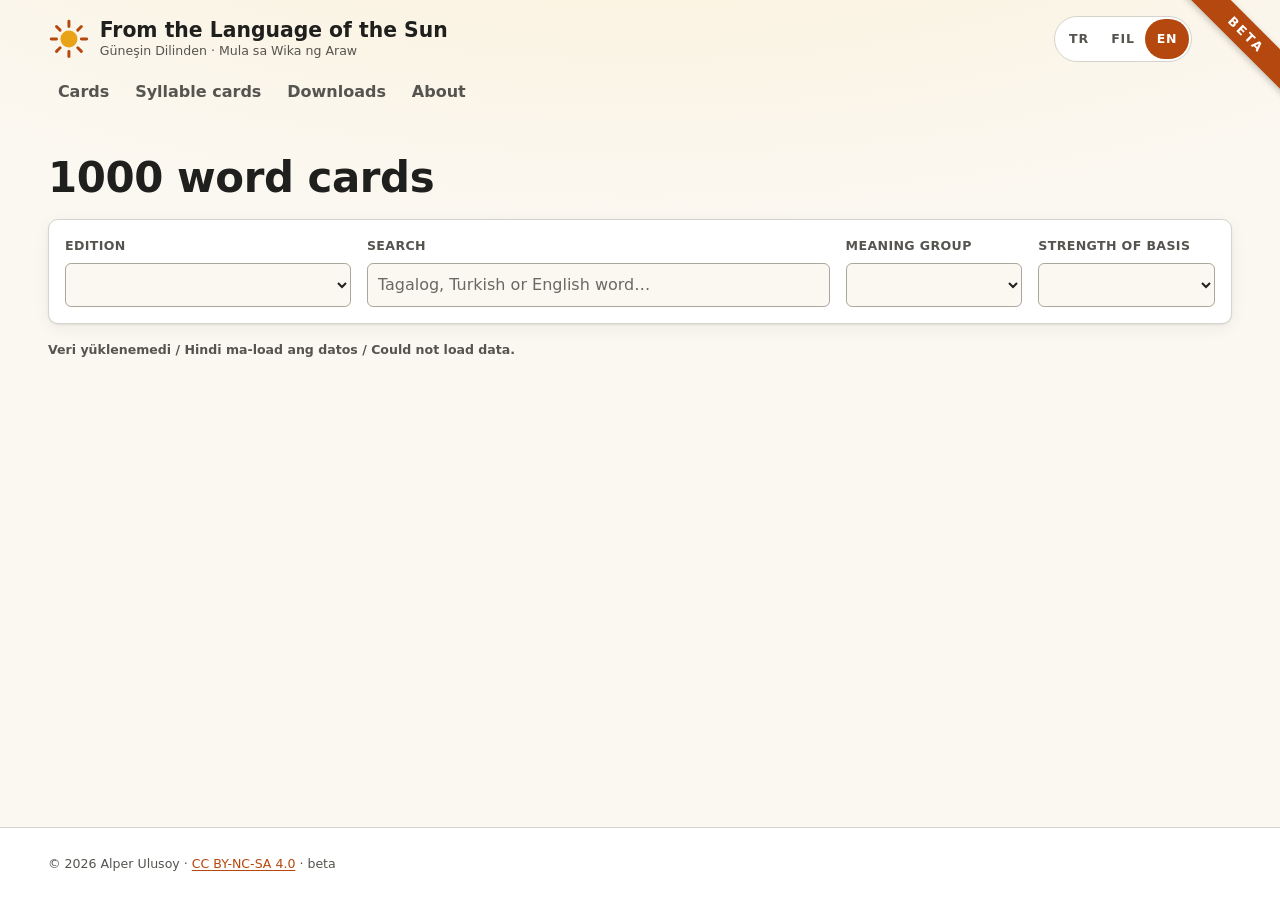
==== index.html @ 9912a9b2 "Beta site: sayfalar, README, lisans" ====
<!doctype html>
<html lang="tr">
<head>
<meta charset="utf-8">
<meta name="viewport" content="width=device-width, initial-scale=1">
<title>Güneşin Dilinden · Mula sa Wika ng Araw · From the Language of the Sun (beta)</title>
<meta name="description" content="Ücretsiz 1000 kelimelik resimli kart projesi: Türkçe ↔ Filipince (Tagalog) ↔ English. Güneş Dil Teorisi okumaları ezber köprüsü olarak kullanılır.">
<meta name="theme-color" content="#B5480E">
<link rel="icon" href="data:image/svg+xml,%3Csvg xmlns='http://www.w3.org/2000/svg' viewBox='0 0 64 64'%3E%3Ccircle cx='32' cy='32' r='14' fill='%23E8A317'/%3E%3Cg stroke='%23B5480E' stroke-width='5' stroke-linecap='round'%3E%3Cpath d='M32 4v8M32 52v8M4 32h8M52 32h8M12 12l6 6M46 46l6 6M12 52l6-6M46 18l6-6'/%3E%3C/g%3E%3C/svg%3E">
<link rel="stylesheet" href="style.css">
</head>
<body>
<a class="skip" href="#main" data-i18n="skip">İçeriğe geç</a>
<div class="ribbon" aria-hidden="true"><span>BETA</span></div>

<header class="site-header">
  <div class="wrap header-row">
    <a class="brand" href="#/kartlar" aria-label="Güneşin Dilinden">
      <svg class="sun" viewBox="0 0 64 64" aria-hidden="true" focusable="false">
        <circle cx="32" cy="32" r="13" fill="#E8A317"/>
        <g stroke="#B5480E" stroke-width="4.5" stroke-linecap="round">
          <path d="M32 5v8M32 51v8M5 32h8M51 32h8M13 13l5.5 5.5M45.5 45.5 51 51M13 51l5.5-5.5M45.5 18.5 51 13"/>
        </g>
      </svg>
      <span class="brand-text">
        <span class="brand-title" id="brand-title">Güneşin Dilinden</span>
        <span class="brand-sub" id="brand-sub">Mula sa Wika ng Araw · From the Language of the Sun</span>
      </span>
    </a>
    <div class="lang" role="group" aria-label="Dil / Wika / Language" id="lang-switch">
      <button type="button" data-lang="tr" lang="tr">TR</button>
      <button type="button" data-lang="fil" lang="fil">FIL</button>
      <button type="button" data-lang="en" lang="en">EN</button>
    </div>
  </div>
  <nav class="wrap nav" aria-label="main">
    <a href="#/kartlar" data-route="kartlar" data-i18n="nav_cards">Kartlar</a>
    <a href="#/hece" data-route="hece" data-i18n="nav_hece">Hece kartları</a>
    <a href="#/indir" data-route="indir" data-i18n="nav_dl">İndir</a>
    <a href="#/hakkinda" data-route="hakkinda" data-i18n="nav_about">Hakkında</a>
  </nav>
</header>

<main id="main" class="wrap" tabindex="-1">
  <!-- KARTLAR -->
  <section id="page-kartlar" class="page" aria-labelledby="h-cards">
    <h1 id="h-cards" data-i18n="cards_h">1000 kelime kartı</h1>
    <p class="lead" id="edition-lead"></p>
    <form class="filters" id="filters" role="search" onsubmit="return false">
      <div class="field field-ed">
        <label for="f-ed" data-i18n="f_ed">Baskı</label>
        <select id="f-ed"></select>
      </div>
      <div class="field field-q">
        <label for="f-q" data-i18n="f_q">Ara</label>
        <input id="f-q" type="search" autocomplete="off" spellcheck="false">
      </div>
      <div class="field">
        <label for="f-g" data-i18n="f_g">Anlam grubu</label>
        <select id="f-g"></select>
      </div>
      <div class="field">
        <label for="f-s" data-i18n="f_s">Dayanak gücü</label>
        <select id="f-s"></select>
      </div>
    </form>
    <p class="count" id="count" role="status" aria-live="polite"></p>
    <ul class="grid" id="grid"></ul>
    <div class="more-wrap"><button type="button" class="btn" id="more" hidden data-i18n="more">Daha fazla göster</button></div>
  </section>

  <!-- HECE -->
  <section id="page-hece" class="page" aria-labelledby="h-hece" hidden>
    <h1 id="h-hece" data-i18n="hece_h">Hece kartları</h1>
    <p class="lead" data-i18n="hece_lead"></p>
    <div class="filters filters-one">
      <div class="field">
        <label for="hece-ed" data-i18n="f_ed">Baskı</label>
        <select id="hece-ed"></select>
      </div>
    </div>
    <ul class="hece-grid" id="hece-grid"></ul>
  </section>

  <!-- İNDİR -->
  <section id="page-indir" class="page" aria-labelledby="h-dl" hidden>
    <h1 id="h-dl" data-i18n="dl_h">İndir</h1>
    <p class="lead" data-i18n="dl_lead"></p>
    <ul class="dl-list" id="dl-list"></ul>
    <h2 data-i18n="dl_data_h">Açık veri</h2>
    <p data-i18n-html="dl_data"></p>
  </section>

  <!-- HAKKINDA -->
  <section id="page-hakkinda" class="page prose" aria-labelledby="h-about" hidden>
    <div id="about"></div>
  </section>
</main>

<footer class="site-footer">
  <div class="wrap">
    <p data-i18n-html="footer"></p>
  </div>
</footer>

<dialog id="modal" aria-labelledby="m-title">
  <div class="modal-inner">
    <div class="modal-bar">
      <button type="button" class="icon-btn" id="m-prev" data-i18n-aria="prev">&#8592;</button>
      <span class="modal-no" id="m-no"></span>
      <button type="button" class="icon-btn" id="m-next" data-i18n-aria="next">&#8594;</button>
      <button type="button" class="icon-btn close" id="m-close" data-i18n-aria="close">&#10005;</button>
    </div>
    <div id="m-body"></div>
  </div>
</dialog>

<noscript><p class="wrap note">Bu site JavaScript gerektirir. · Kailangan ng JavaScript. · This site needs JavaScript.</p></noscript>
<script src="app.js" defer></script>
</body>
</html>
---- style.css ----
/* Güneşin Dilinden — beta site
   Altın oran ölçeği (φ = 1.618): boşluk ve yazı boyları φ'nin kuvvetleri.
   Renkler kitaptaki kart paletinden (pictograph/layout_w3.json). Önce mobil. */

:root {
  --phi: 1.618;
  /* boşluk: 1rem × φ^n */
  --s-2: 0.382rem;
  --s-1: 0.618rem;
  --s0: 1rem;
  --s1: 1.618rem;
  --s2: 2.618rem;
  --s3: 4.236rem;
  /* yazı */
  --t-1: 0.786rem;   /* √φ⁻¹ */
  --t0: 1rem;
  --t1: 1.272rem;    /* √φ */
  --t2: 1.618rem;
  --t3: 2.058rem;    /* φ^1.5 */
  --t4: 2.618rem;

  /* kart paleti */
  --ink: #1F1F1D;
  --ink-2: #55544F;
  --ink-3: #6A6862;      /* layout #73716B, kontrast için bir ton koyu */
  --line: #D5D3CB;
  --box: #F4F3EF;
  --box-line: #DEDCD4;
  --paper: #FBF8F1;
  --white: #FFFFFF;
  /* güneş */
  --sun: #B5480E;        /* G3 sıcaklık */
  --sun-deep: #8A5200;   /* G1 güneş */
  --gold: #E8A317;       /* yalnız süs, metin için değil */
  --gold-soft: #FBEFD5;
  --focus: #1B6EC2;      /* G7 */
  --radius: 0.618rem;
  --shadow: 0 1px 2px rgb(31 31 29 / 8%), 0 4px 16px rgb(31 31 29 / 6%);
  --font: system-ui, -apple-system, "Segoe UI", Roboto, "Noto Sans", Helvetica, Arial, sans-serif;
  color-scheme: light;
}

*, *::before, *::after { box-sizing: border-box; }
html { -webkit-text-size-adjust: 100%; }
body {
  margin: 0;
  font-family: var(--font);
  font-size: var(--t0);
  line-height: 1.618;
  color: var(--ink);
  background: var(--paper);
  background-image: radial-gradient(ellipse 120% 40rem at 50% -14rem, var(--gold-soft), transparent 70%);
  background-repeat: no-repeat;
  min-height: 100vh;
  display: flex;
  flex-direction: column;
}
main { flex: 1; outline: none; }
main:focus, main:focus-visible { outline: none; }
img, svg { max-width: 100%; }
h1, h2, h3 { line-height: 1.236; margin: 0 0 var(--s-1); }
h1 { font-size: var(--t3); letter-spacing: -0.01em; }
h2 { font-size: var(--t2); margin-top: var(--s2); }
h3 { font-size: var(--t1); margin-top: var(--s1); }
p { margin: 0 0 var(--s0); }
a { color: var(--sun); text-underline-offset: 0.18em; }
a:hover { color: var(--sun-deep); }

:focus-visible {
  outline: 3px solid var(--focus);
  outline-offset: 2px;
  border-radius: 4px;
}

.wrap { width: 100%; max-width: 76rem; margin: 0 auto; padding: 0 var(--s0); }

.skip {
  position: absolute; left: var(--s0); top: -4rem; z-index: 100;
  background: var(--ink); color: var(--white); padding: var(--s-1) var(--s0); border-radius: var(--radius);
}
.skip:focus { top: var(--s0); color: var(--white); }

/* ---------- BETA şeridi ---------- */
.ribbon {
  position: fixed; top: 0; right: 0; z-index: 50; width: 6.854rem; height: 6.854rem;
  overflow: hidden; pointer-events: none;
}
.ribbon span {
  position: absolute; top: 1.3rem; right: -2.35rem; width: 9rem; transform: rotate(45deg);
  background: var(--sun); color: var(--white); text-align: center;
  font-weight: 800; font-size: var(--t-1); letter-spacing: 0.2em; padding: 0.236rem 0;
  box-shadow: 0 2px 6px rgb(0 0 0 / 22%);
}

/* ---------- başlık ---------- */
.site-header { padding-top: var(--s0); }
.header-row { display: flex; align-items: center; gap: var(--s0); flex-wrap: wrap; padding-right: 3.5rem; }
.brand { display: flex; align-items: center; gap: var(--s-1); text-decoration: none; color: var(--ink); min-width: 0; flex: 1 1 14rem; }
.brand:hover { color: var(--ink); }
.sun { width: 2.618rem; height: 2.618rem; flex: none; }
.brand-text { display: flex; flex-direction: column; min-width: 0; }
.brand-title { font-weight: 800; font-size: var(--t1); line-height: 1.2; }
.brand-sub { font-size: var(--t-1); color: var(--ink-2); line-height: 1.35; }

.lang { display: inline-flex; border: 1px solid var(--line); border-radius: 999px; background: var(--white); padding: 2px; }
.lang button {
  font: inherit; font-size: var(--t-1); font-weight: 700; letter-spacing: 0.06em;
  border: 0; background: transparent; color: var(--ink-2); cursor: pointer;
  min-width: 2.75rem; min-height: 2.5rem; padding: 0 var(--s-1); border-radius: 999px;
}
.lang button[aria-pressed="true"] { background: var(--sun); color: var(--white); }

.nav { display: flex; gap: var(--s-2); overflow-x: auto; padding-top: var(--s-1); padding-bottom: var(--s-1); scrollbar-width: none; }
.nav::-webkit-scrollbar { display: none; }
.nav a {
  flex: none; text-decoration: none; color: var(--ink-2); font-weight: 600;
  padding: var(--s-2) var(--s-1); border-radius: var(--radius); min-height: 2.75rem; display: inline-flex; align-items: center;
  border-bottom: 3px solid transparent;
}
.nav a:hover { color: var(--ink); background: rgb(232 163 23 / 12%); }
.nav a[aria-current="page"] { color: var(--ink); border-bottom-color: var(--gold); border-radius: var(--radius) var(--radius) 0 0; }

/* ---------- sayfalar ---------- */
.page { padding: var(--s1) 0 var(--s2); }
.lead { color: var(--ink-2); font-size: var(--t1); max-width: 42rem; line-height: 1.5; }
.note {
  border-left: 4px solid var(--gold); background: var(--white); padding: var(--s-1) var(--s0);
  border-radius: 0 var(--radius) var(--radius) 0; color: var(--ink-2); max-width: 46rem; margin: 0 0 var(--s0);
}

/* ---------- filtreler ---------- */
.filters {
  display: grid; grid-template-columns: 1fr 1fr; gap: var(--s-1) var(--s0); align-items: end;
  background: var(--white); border: 1px solid var(--line); border-radius: var(--radius);
  padding: var(--s0); box-shadow: var(--shadow);
}
.field { display: flex; flex-direction: column; gap: var(--s-2); min-width: 0; }
.field-ed, .field-q { grid-column: 1 / -1; }
.field label { font-size: var(--t-1); font-weight: 700; color: var(--ink-2); letter-spacing: 0.03em; text-transform: uppercase; }
.field select, .field input {
  font: inherit; color: var(--ink); background: var(--paper);
  border: 1px solid #A9A69C; border-radius: calc(var(--radius) * 0.618);
  min-height: 2.75rem; padding: 0 var(--s-1); width: 100%;
}
.field input::placeholder { color: var(--ink-3); }
.count { color: var(--ink-2); margin: var(--s0) 0 var(--s-1); font-size: var(--t-1); font-weight: 600; }

/* ---------- kart ızgarası ---------- */
.grid {
  list-style: none; margin: 0; padding: 0;
  display: grid; grid-template-columns: 1fr; gap: var(--s0);
}
.tile {
  display: block; width: 100%; padding: 0; border: 0; background: none; cursor: pointer;
  text-align: left; font: inherit; color: inherit; border-radius: 12px;
}
.tile .img {
  display: block; width: 100%; height: auto; aspect-ratio: 342 / 212; background: var(--white);
  border-radius: 9px; box-shadow: var(--shadow); transition: transform .15s ease, box-shadow .15s ease;
}
.tile .img.hcard { display: flex; }
.hcard > span { display: block; }
.hcard .bx { display: flex; }
.tile img.img { object-fit: contain; }
.tile:hover .img { transform: translateY(-2px); box-shadow: 0 2px 4px rgb(31 31 29 / 10%), 0 10px 24px rgb(31 31 29 / 10%); }
.tile:focus-visible { outline-offset: 4px; }

/* SVG olmayan baskı için HTML kart (EN) */
.hcard {
  position: relative; display: flex; flex-direction: column; justify-content: space-between;
  padding: var(--s-1) var(--s0) var(--s-1) calc(var(--s0) + 6px); overflow: hidden;
  border: 1px solid var(--line);
}
.hcard::before { content: ""; position: absolute; left: 0; top: 0; bottom: 0; width: 6px; background: var(--gc, var(--ink-3)); }
.hcard .meta { font-size: var(--t-1); color: var(--ink-3); letter-spacing: 0.05em; text-transform: uppercase; }
.hcard .meta b { color: var(--gc); }
.hcard .w { font-size: var(--t3); margin-top: var(--s-2); font-weight: 700; line-height: 1.1; overflow-wrap: anywhere; }
.hcard .seg { font-size: var(--t-1); color: var(--ink-2); }
.hcard .bx { display: flex; gap: var(--s-2); flex-wrap: wrap; }
.hcard .bx span { font-size: var(--t-1); background: var(--box); border: 1px solid var(--box-line); border-radius: 3px; padding: 0 var(--s-2); }
.hcard .bx span.root { border-color: var(--gc); color: var(--gc); font-weight: 700; }
.hcard .m { font-size: var(--t1); font-weight: 600; border-top: 1px solid var(--line); padding-top: var(--s-2); }
.hcard .m small { font-weight: 400; color: var(--ink-3); font-size: var(--t-1); }

.more-wrap { text-align: center; padding-top: var(--s1); }
.btn {
  font: inherit; font-weight: 700; cursor: pointer; color: var(--white); background: var(--sun);
  border: 0; border-radius: 999px; min-height: 2.75rem; padding: 0 var(--s1);
}
.btn:hover { background: var(--sun-deep); }
.btn.ghost { background: var(--white); color: var(--sun); border: 1px solid var(--sun); }

/* ---------- modal ---------- */
dialog {
  border: 0; padding: 0; width: 100%; max-width: 100%; max-height: 100%; height: 100%; margin: 0;
  background: var(--paper); color: var(--ink);
}
dialog::backdrop { background: rgb(31 31 29 / 55%); }
.modal-inner { max-width: 47rem; margin: 0 auto; padding: var(--s-1) var(--s0) var(--s2); }
.modal-bar {
  position: sticky; top: 0; z-index: 2; display: flex; align-items: center; gap: var(--s-2);
  background: var(--paper); padding: var(--s-2) 0; border-bottom: 1px solid var(--line); margin-bottom: var(--s0);
}
.modal-no { flex: 1; text-align: center; font-size: var(--t-1); color: var(--ink-2); font-variant-numeric: tabular-nums; }
.icon-btn {
  font: inherit; font-size: var(--t1); line-height: 1; cursor: pointer;
  width: 2.75rem; height: 2.75rem; border-radius: 50%; border: 1px solid var(--line); background: var(--white); color: var(--ink);
}
.icon-btn:hover { border-color: var(--sun); color: var(--sun); }
.icon-btn:disabled { opacity: .35; cursor: default; }
.icon-btn.close { margin-left: var(--s-1); }

.d-card { display: block; width: 100%; height: auto; aspect-ratio: 342 / 212; background: var(--white); border-radius: 9px; box-shadow: var(--shadow); }
.d-head { margin: var(--s0) 0 var(--s-1); }
.d-head h2 { margin: 0; font-size: var(--t4); line-height: 1.1; overflow-wrap: anywhere; }
.d-pron { color: var(--ink-2); font-size: var(--t1); }
.d-mean { font-size: var(--t2); font-weight: 600; margin: var(--s-2) 0 0; }
.badges { display: flex; flex-wrap: wrap; gap: var(--s-2); margin: var(--s-1) 0 var(--s0); }
.badge {
  display: inline-flex; align-items: center; gap: 0.382em; font-size: var(--t-1); font-weight: 700;
  padding: 0.15rem var(--s-1); border-radius: 999px; background: var(--white); border: 1px solid var(--line); color: var(--ink-2);
}
.badge .dot { width: 0.618em; height: 0.618em; border-radius: 50%; background: var(--gc, var(--ink-3)); }
.badge.s-kaynak { border-color: #3F7013; color: #2F560E; }
.badge.s-emsal { border-color: #1B6EC2; color: #155A9F; }
.badge.s-köprü { border-color: #8A5200; color: #7A4900; }
.pips { letter-spacing: 1px; }

.sec { background: var(--white); border: 1px solid var(--line); border-radius: var(--radius); padding: var(--s0); margin-bottom: var(--s0); }
.sec h3 { margin: 0 0 var(--s-1); font-size: var(--t-1); text-transform: uppercase; letter-spacing: 0.08em; color: var(--ink-2); }
.sec p:last-child { margin-bottom: 0; }
.seg-line { font-family: ui-monospace, "SFMono-Regular", Menlo, Consolas, monospace; font-size: var(--t1); margin-bottom: var(--s-1); }
.boxes { display: flex; flex-wrap: wrap; gap: var(--s-1); margin: 0 0 var(--s-1); padding: 0; list-style: none; }
.boxes li {
  background: var(--box); border: 1px solid var(--box-line); border-radius: 4px; padding: var(--s-2) var(--s-1);
  min-width: 4.236rem; text-align: center; line-height: 1.3;
}
.boxes li.root { border: 2px solid var(--gc); background: var(--white); }
.boxes .g { display: block; font-weight: 700; font-size: var(--t1); }
.boxes li.root .g { color: var(--gc); }
.boxes .a { display: block; font-size: var(--t-1); color: var(--ink-2); }
.boxes .a i { color: var(--ink-3); }
.ez { font-style: italic; font-size: var(--t1); line-height: 1.45; }
.basis { font-size: var(--t-1); color: var(--ink-2); }
.bridge { font-size: var(--t1); font-style: italic; color: var(--sun-deep); }
.ex p { margin: 0; }
.ex .t { font-size: var(--t1); font-weight: 600; }
.ex .u { color: var(--ink-2); }
table.cj { border-collapse: collapse; width: 100%; font-size: var(--t0); }
table.cj th, table.cj td { text-align: left; padding: var(--s-2) var(--s-1); border-bottom: 1px solid var(--box-line); vertical-align: top; }
table.cj th { font-size: var(--t-1); color: var(--ink-2); font-weight: 700; text-transform: uppercase; letter-spacing: .05em; }
.muted { color: var(--ink-3); }

/* ---------- hece ---------- */
.hece-grid { list-style: none; margin: 0; padding: 0; display: grid; grid-template-columns: 1fr; gap: var(--s1); }
.hece { background: var(--white); border: 1px solid var(--line); border-radius: var(--radius); overflow: hidden; box-shadow: var(--shadow); display: flex; flex-direction: column; }
.hece img { display: block; width: 100%; aspect-ratio: 342 / 212; background: var(--white); border-bottom: 1px solid var(--line); }
.hece .body { padding: var(--s-1) var(--s0) var(--s0); border-top: 4px solid var(--gc, var(--ink-3)); }
.hece .glyph { font-family: ui-monospace, Menlo, Consolas, monospace; font-weight: 700; font-size: var(--t1); }
.hece dl { display: grid; grid-template-columns: auto 1fr; gap: 0 var(--s-1); margin: var(--s-2) 0; font-size: var(--t-1); }
.hece dt { font-weight: 700; color: var(--ink-2); }
.hece dd { margin: 0; }
.hece details { font-size: var(--t-1); color: var(--ink-2); }
.hece summary { cursor: pointer; font-weight: 700; color: var(--sun); min-height: 2.75rem; display: flex; align-items: center; }

/* ---------- indir ---------- */
.dl-list { list-style: none; margin: 0 0 var(--s1); padding: 0; display: grid; gap: var(--s0); }
.dl-item { display: flex; flex-wrap: wrap; align-items: center; gap: var(--s-1) var(--s0); background: var(--white); border: 1px solid var(--line); border-radius: var(--radius); padding: var(--s0); box-shadow: var(--shadow); }
.dl-item .info { flex: 1 1 16rem; min-width: 0; }
.dl-item .name { font-weight: 700; font-size: var(--t1); display: block; }
.dl-item .file { font-size: var(--t-1); color: var(--ink-3); overflow-wrap: anywhere; }
.draft {
  display: inline-block; font-size: var(--t-1); font-weight: 800; letter-spacing: 0.1em;
  color: #8E1B17; border: 2px solid #B3231F; border-radius: 4px; padding: 0 var(--s-2); margin-left: var(--s-2); vertical-align: middle;
}

/* ---------- hakkında ---------- */
.prose { max-width: 46rem; }
.prose li { margin-bottom: var(--s-2); }
.honest { border-left: 4px solid var(--sun); background: var(--white); padding: var(--s0); border-radius: 0 var(--radius) var(--radius) 0; }
.cite { font-size: var(--t-1); background: var(--white); border: 1px dashed var(--line); padding: var(--s0); border-radius: var(--radius); }
.strength-tbl { border-collapse: collapse; width: 100%; font-size: var(--t-1); margin-bottom: var(--s0); }
.strength-tbl th, .strength-tbl td { border-bottom: 1px solid var(--line); padding: var(--s-2) var(--s-1); text-align: left; vertical-align: top; }

/* ---------- alt bilgi ---------- */
.site-footer { border-top: 1px solid var(--line); background: var(--white); padding: var(--s1) 0; font-size: var(--t-1); color: var(--ink-2); }
.site-footer p { margin: 0; }

/* ---------- geniş ekranlar ---------- */
@media (min-width: 40rem) {
  .grid { grid-template-columns: repeat(2, 1fr); }
  .hece-grid { grid-template-columns: repeat(2, 1fr); }
  .filters { grid-template-columns: repeat(4, 1fr); }
  .field-ed { grid-column: span 2; }
  .field-q { grid-column: span 2; }
  dialog { width: min(52rem, 94vw); height: auto; max-height: 92vh; margin: auto; border-radius: 16px; box-shadow: 0 20px 60px rgb(0 0 0 / 30%); }
  .modal-inner { padding: var(--s-1) var(--s1) var(--s1); }
}
@media (min-width: 64rem) {
  h1 { font-size: var(--t4); }
  .grid { grid-template-columns: repeat(3, 1fr); gap: var(--s1); }
  .hece-grid { grid-template-columns: repeat(3, 1fr); }
  .filters { grid-template-columns: 1.618fr 2.618fr 1fr 1fr; }
  .field-ed, .field-q { grid-column: auto; }
  .d-split { display: grid; grid-template-columns: 1fr 1fr; gap: var(--s0); }
}

@media (prefers-reduced-motion: reduce) {
  * { transition: none !important; scroll-behavior: auto !important; }
}
@media print {
  .ribbon, .site-header, .filters, .more-wrap, .site-footer { display: none; }
}

/* ---------- yer tutucular (SVG paketi gelene kadar) ---------- */
.ph { display: flex; align-items: center; justify-content: center; color: var(--ink-3); font-weight: 700; font-size: var(--t1); }
.tile .ph:not(.hcard) { border: 1px solid var(--line); }
.hece .ph { aspect-ratio: 342 / 212; background: var(--box); border-bottom: 1px solid var(--line); }
.d-card.ph { background: var(--box); }
.d-imgwrap { margin: 0 0 var(--s0); }
.parts { list-style: none; margin: var(--s-1) 0 0; padding: 0; display: grid; gap: var(--s-2); }
.parts li { display: flex; align-items: center; gap: var(--s-1); flex-wrap: wrap; }
.parts .btn { display: inline-flex; align-items: center; text-decoration: none; min-width: 6.854rem; justify-content: center; }
code { font-family: ui-monospace, Menlo, Consolas, monospace; background: var(--box); padding: 0 0.236em; border-radius: 3px; }
.filters-one { grid-template-columns: 1fr !important; max-width: 26rem; margin-bottom: var(--s1); }
.filters-one .field { grid-column: auto !important; }
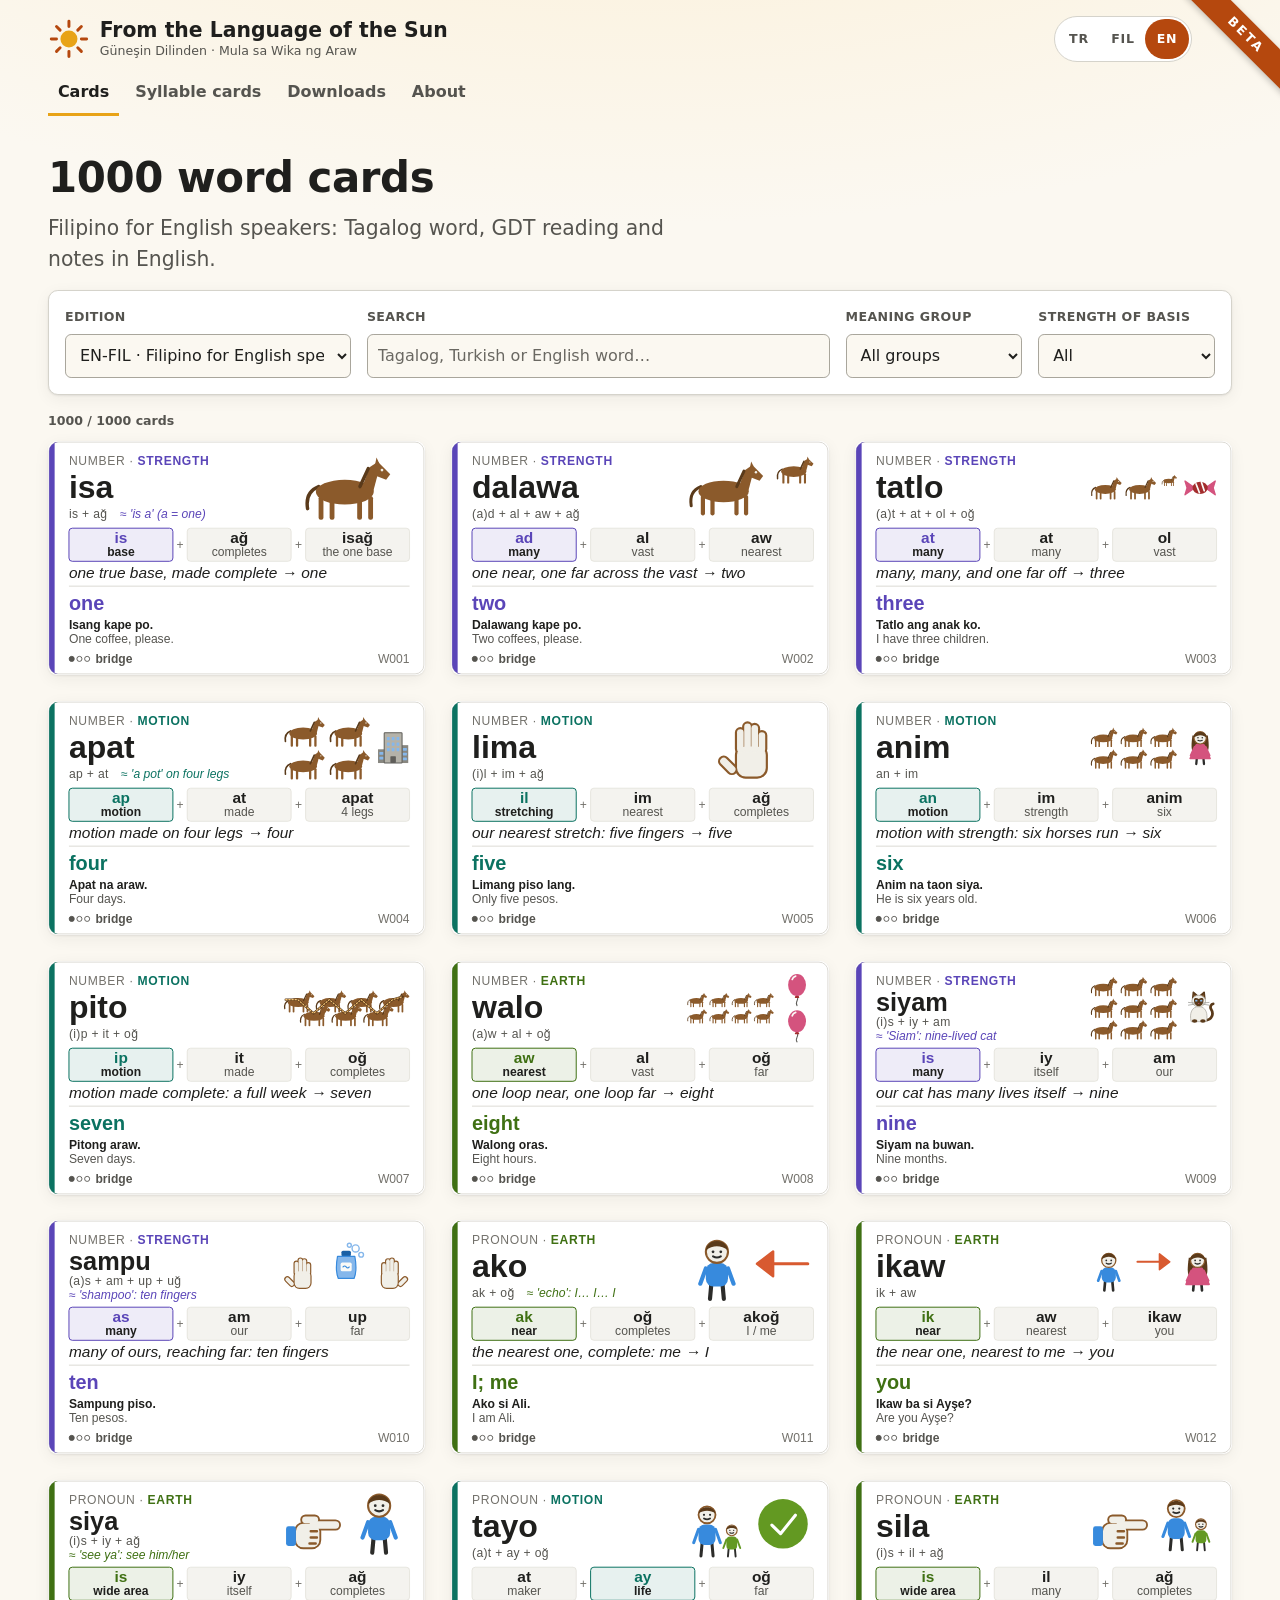
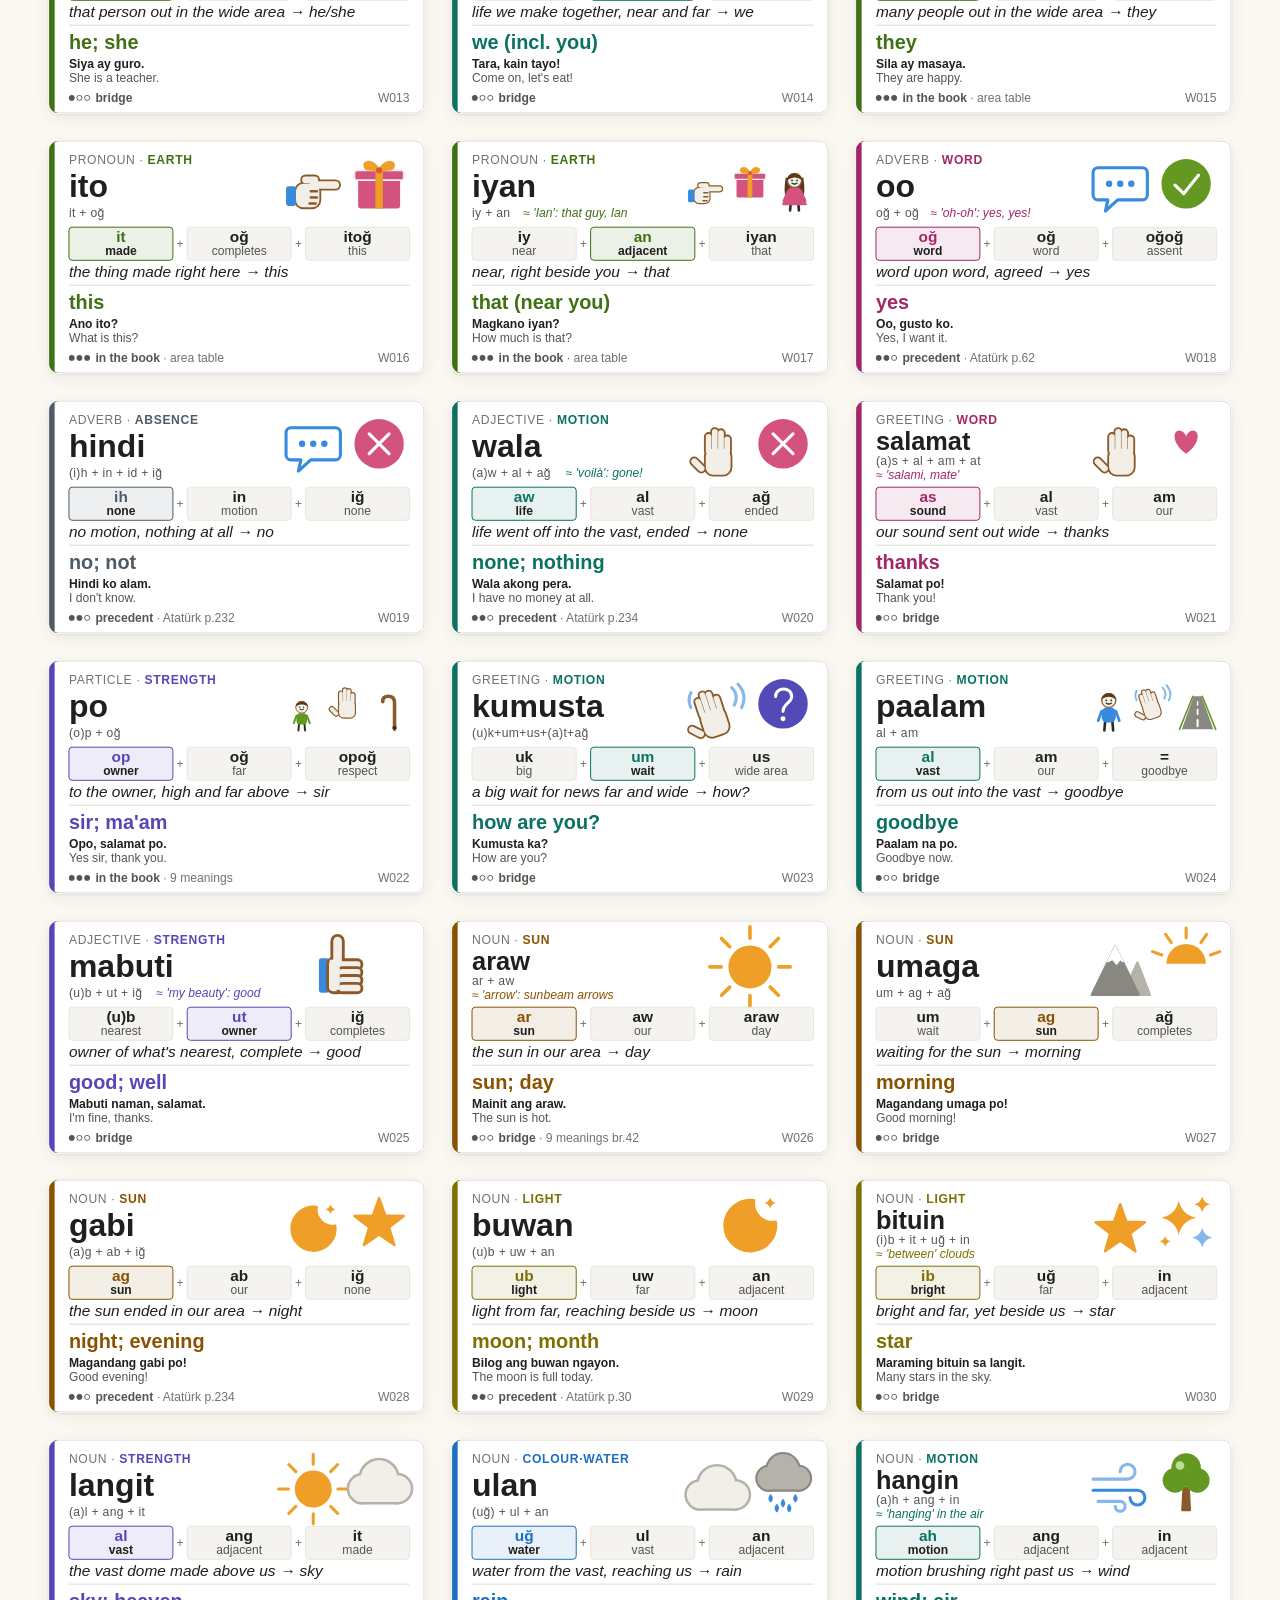
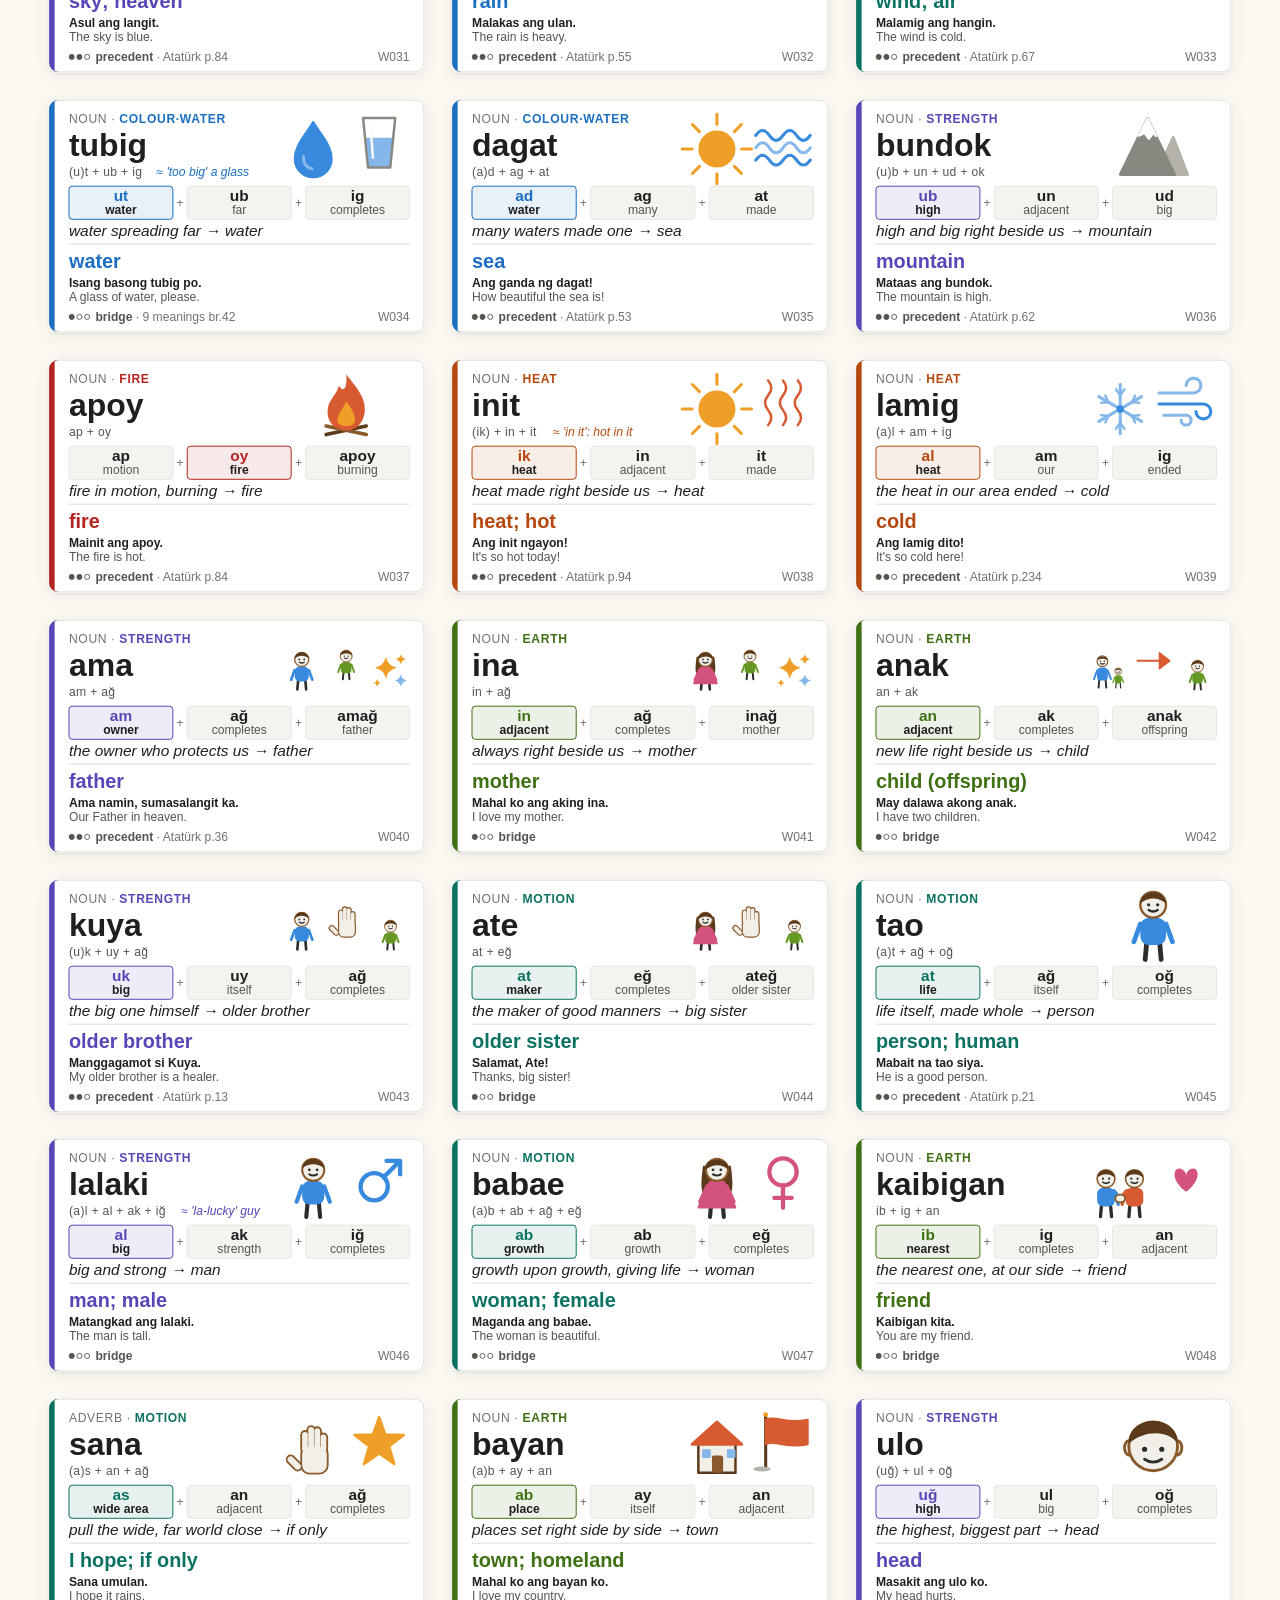
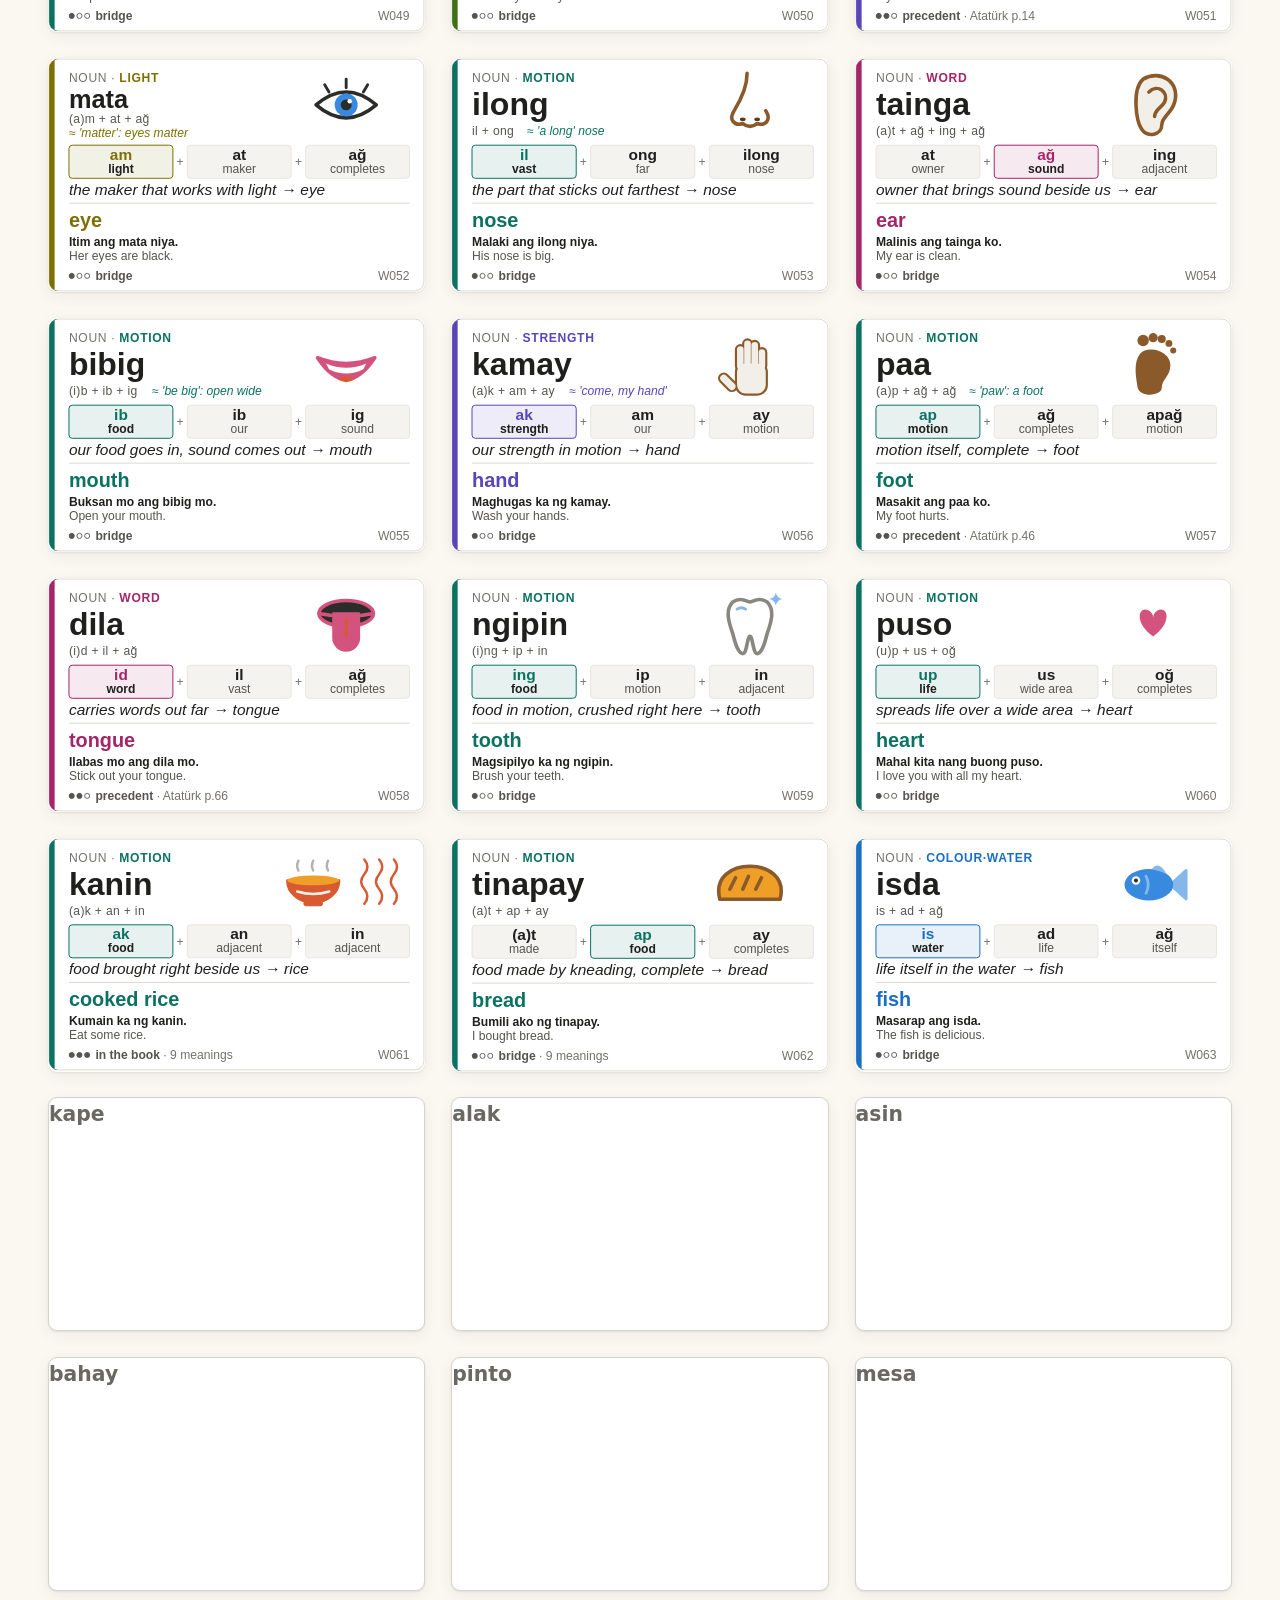
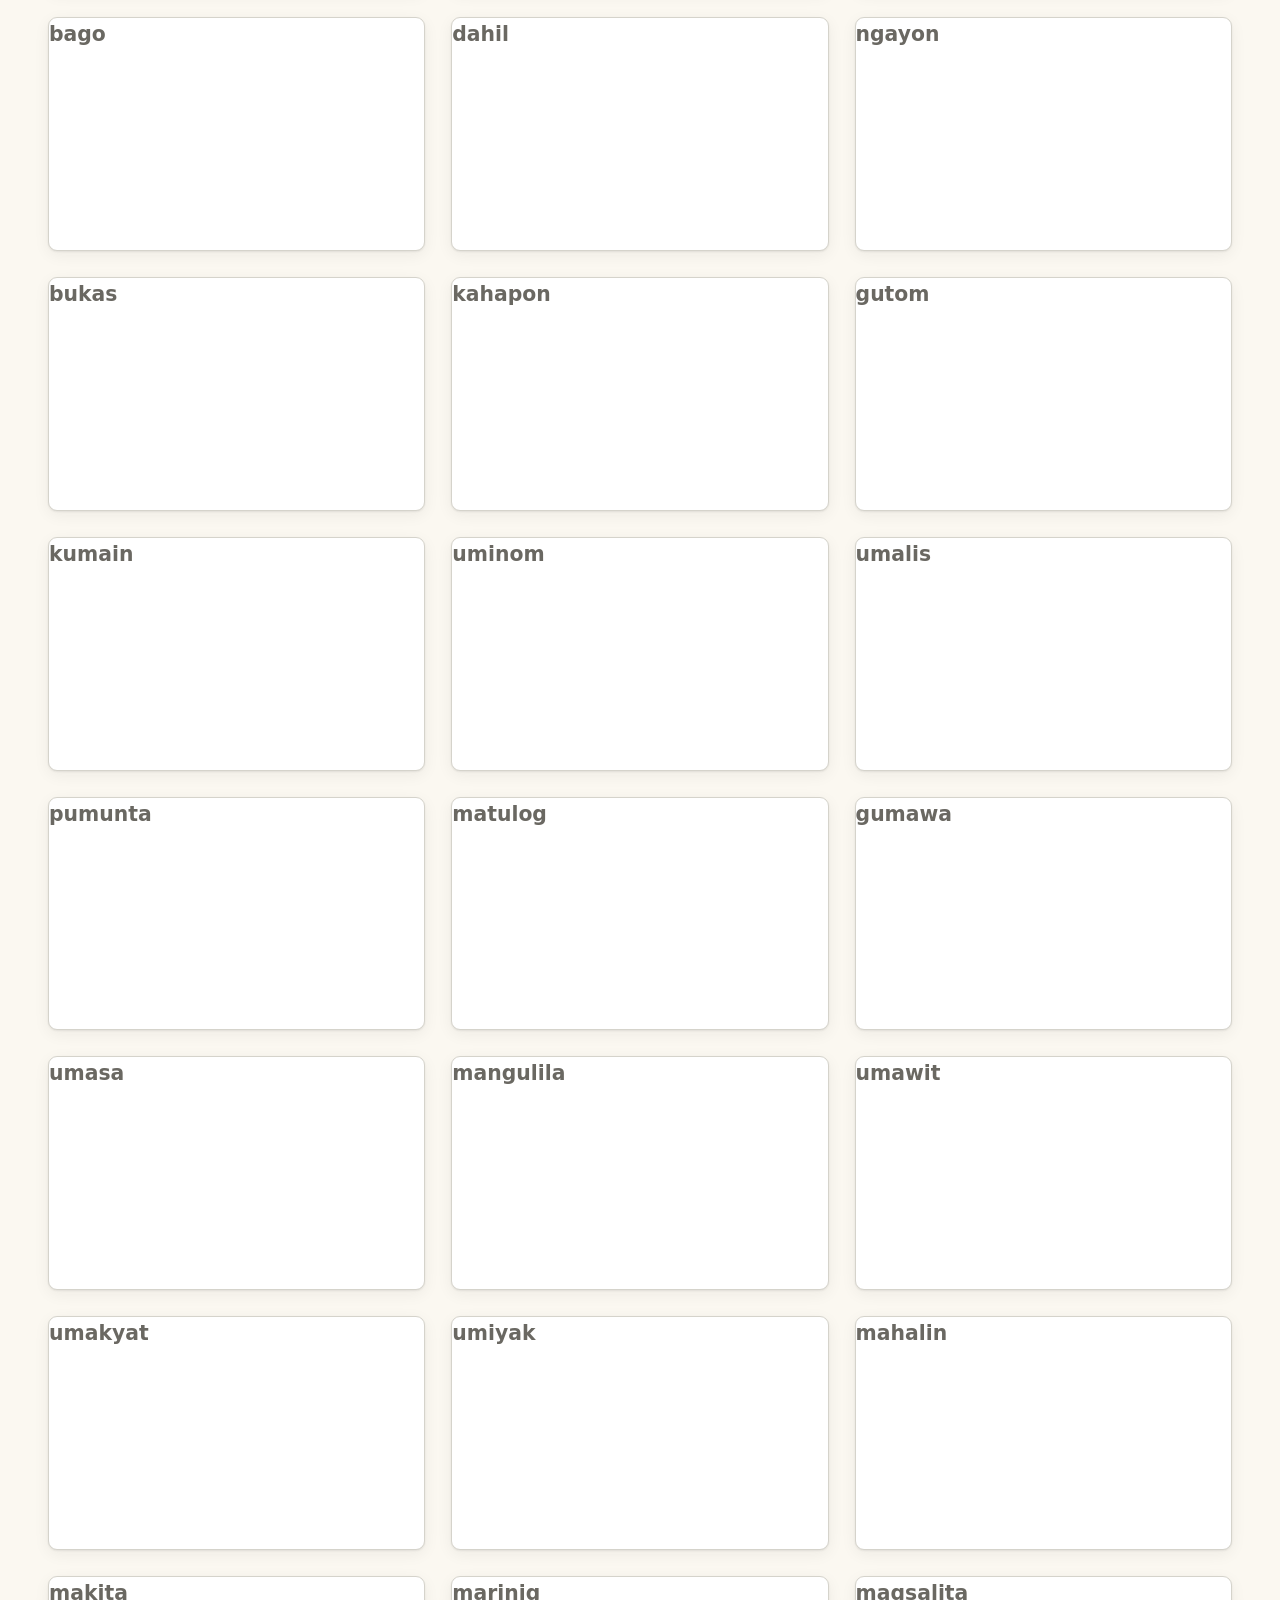
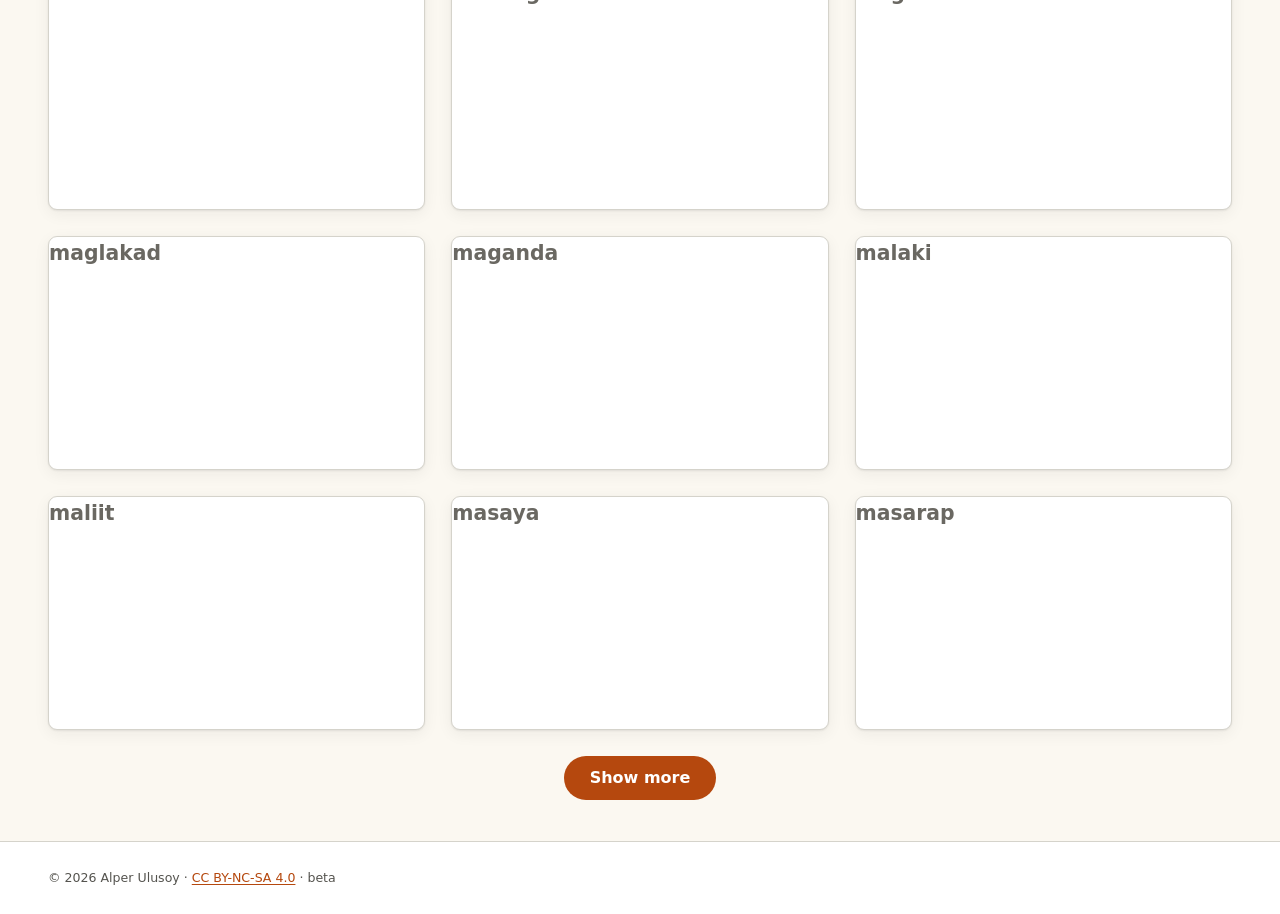
==== commit a372ce43: "Dil adresleri /tr/ /fil/ /en/; dil seçimi baskıyı da değiştirir" ====
--- a/index.html
+++ b/index.html
@@ -2,6 +2,10 @@
 <html lang="tr">
 <head>
 <meta charset="utf-8">
+<script>(function(){try{var l=localStorage.getItem("gd_ui");}catch(e){}
+if(!l){var n=(navigator.language||"tr").toLowerCase();l=n.indexOf("tr")==0?"tr":(n.indexOf("fil")==0||n.indexOf("tl")==0)?"fil":"en";}
+if(["tr","fil","en"].indexOf(l)<0)l="tr";location.replace(l+"/"+location.hash);})();</script>
+
 <meta name="viewport" content="width=device-width, initial-scale=1">
 <title>Güneşin Dilinden · Mula sa Wika ng Araw · From the Language of the Sun (beta)</title>
 <meta name="description" content="Ücretsiz 1000 kelimelik resimli kart projesi: Türkçe ↔ Filipince (Tagalog) ↔ English. Güneş Dil Teorisi okumaları ezber köprüsü olarak kullanılır.">
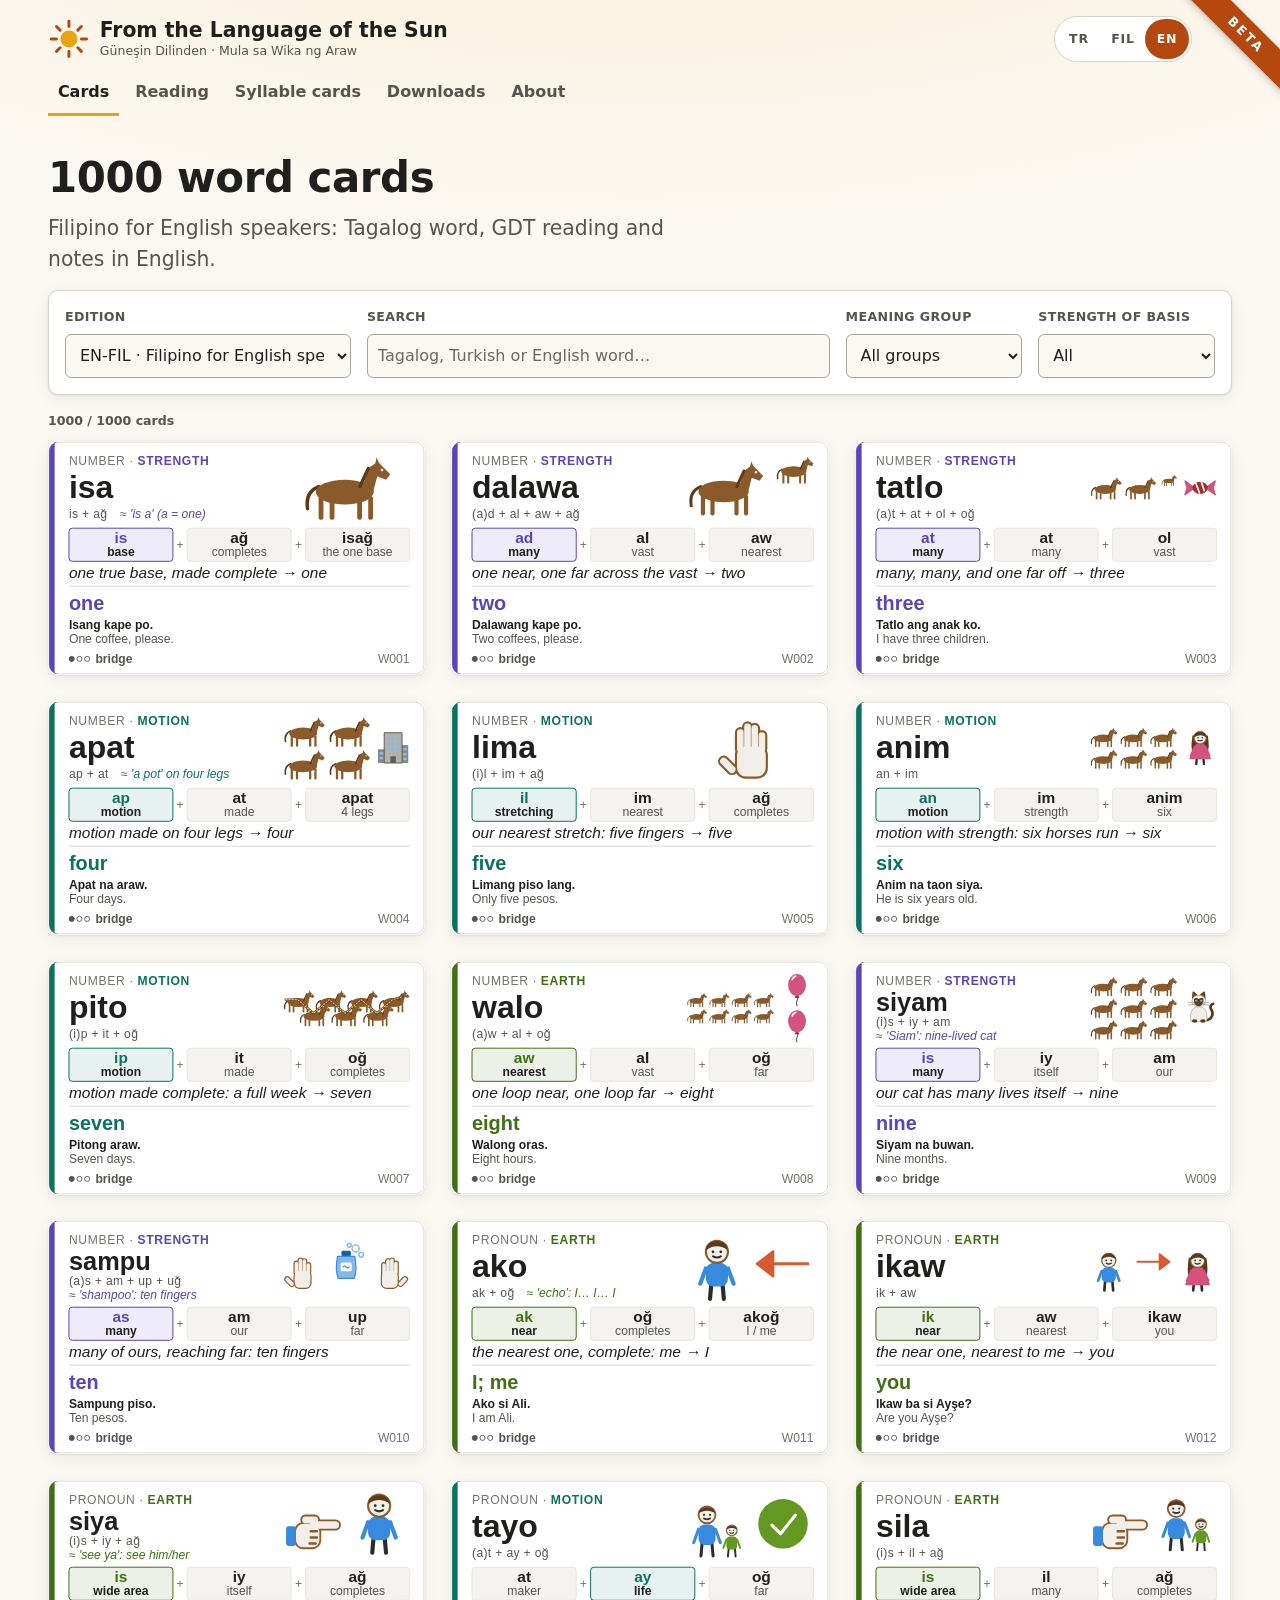
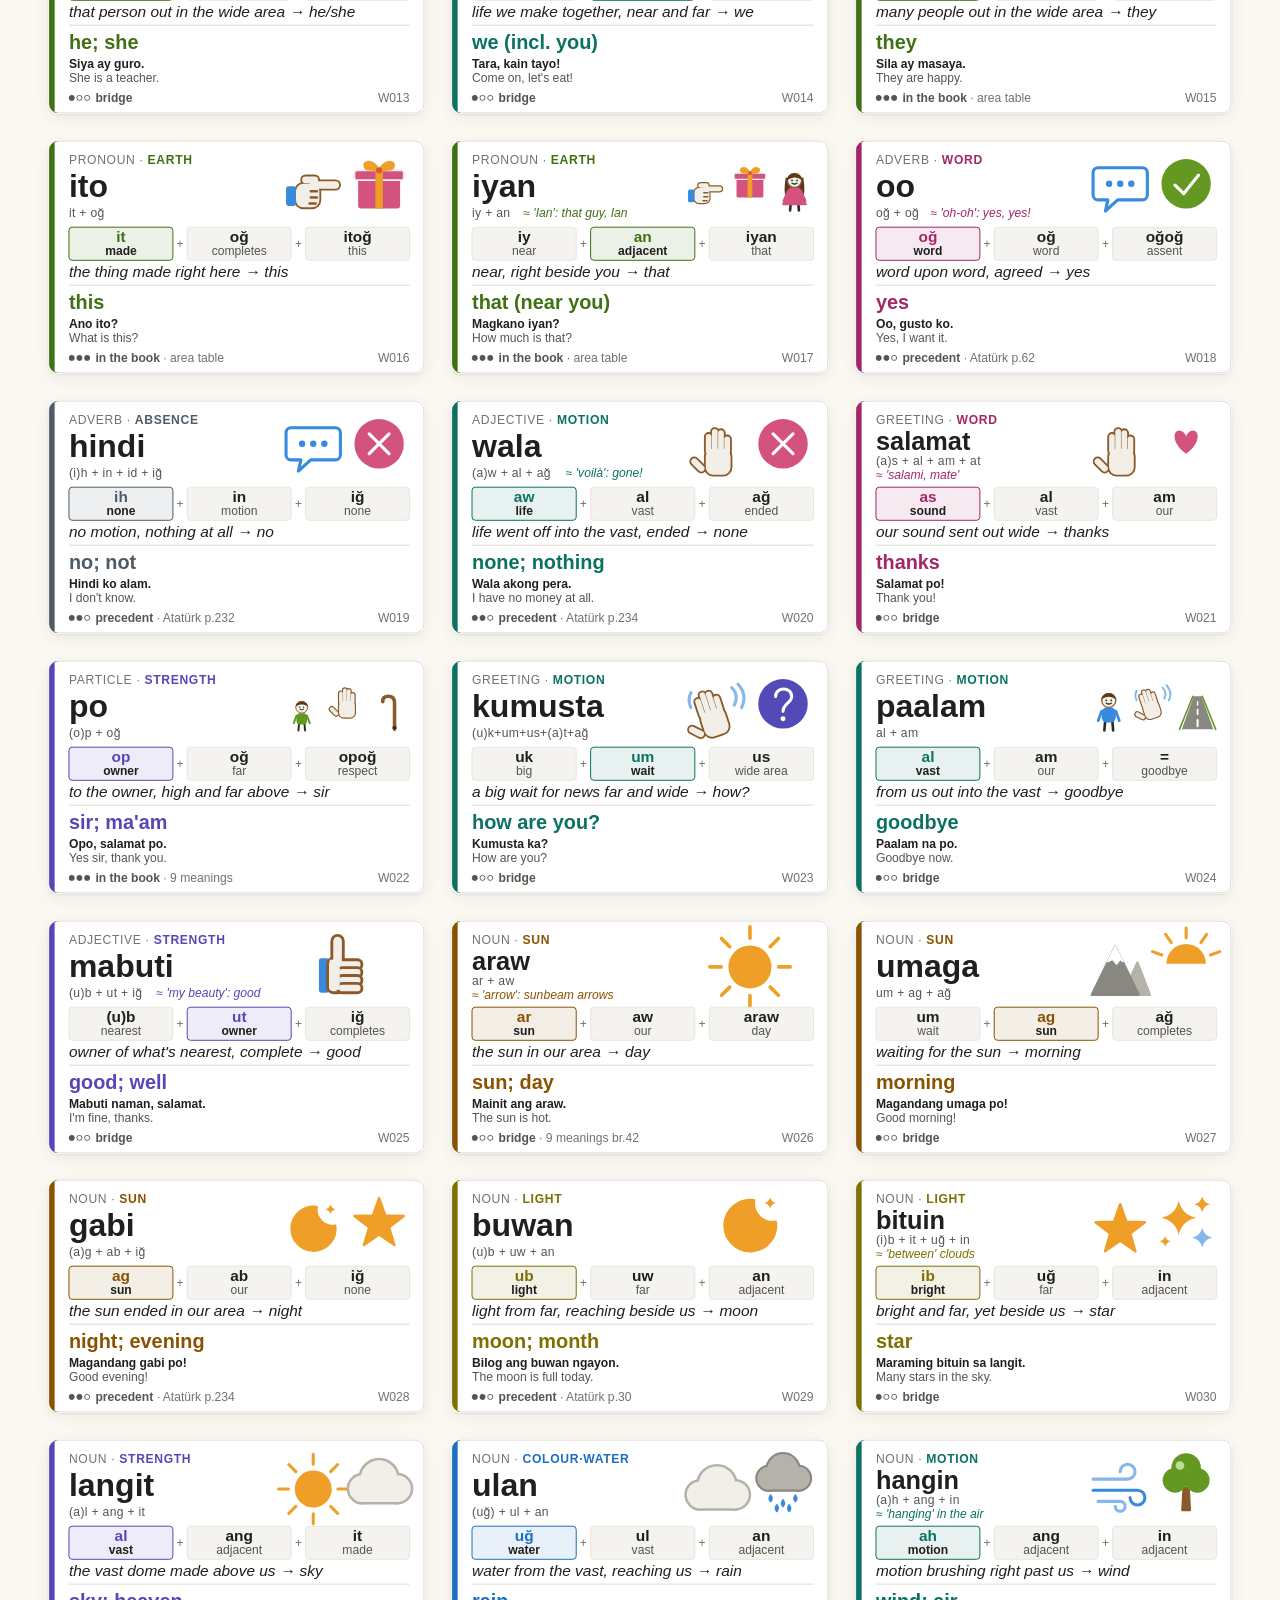
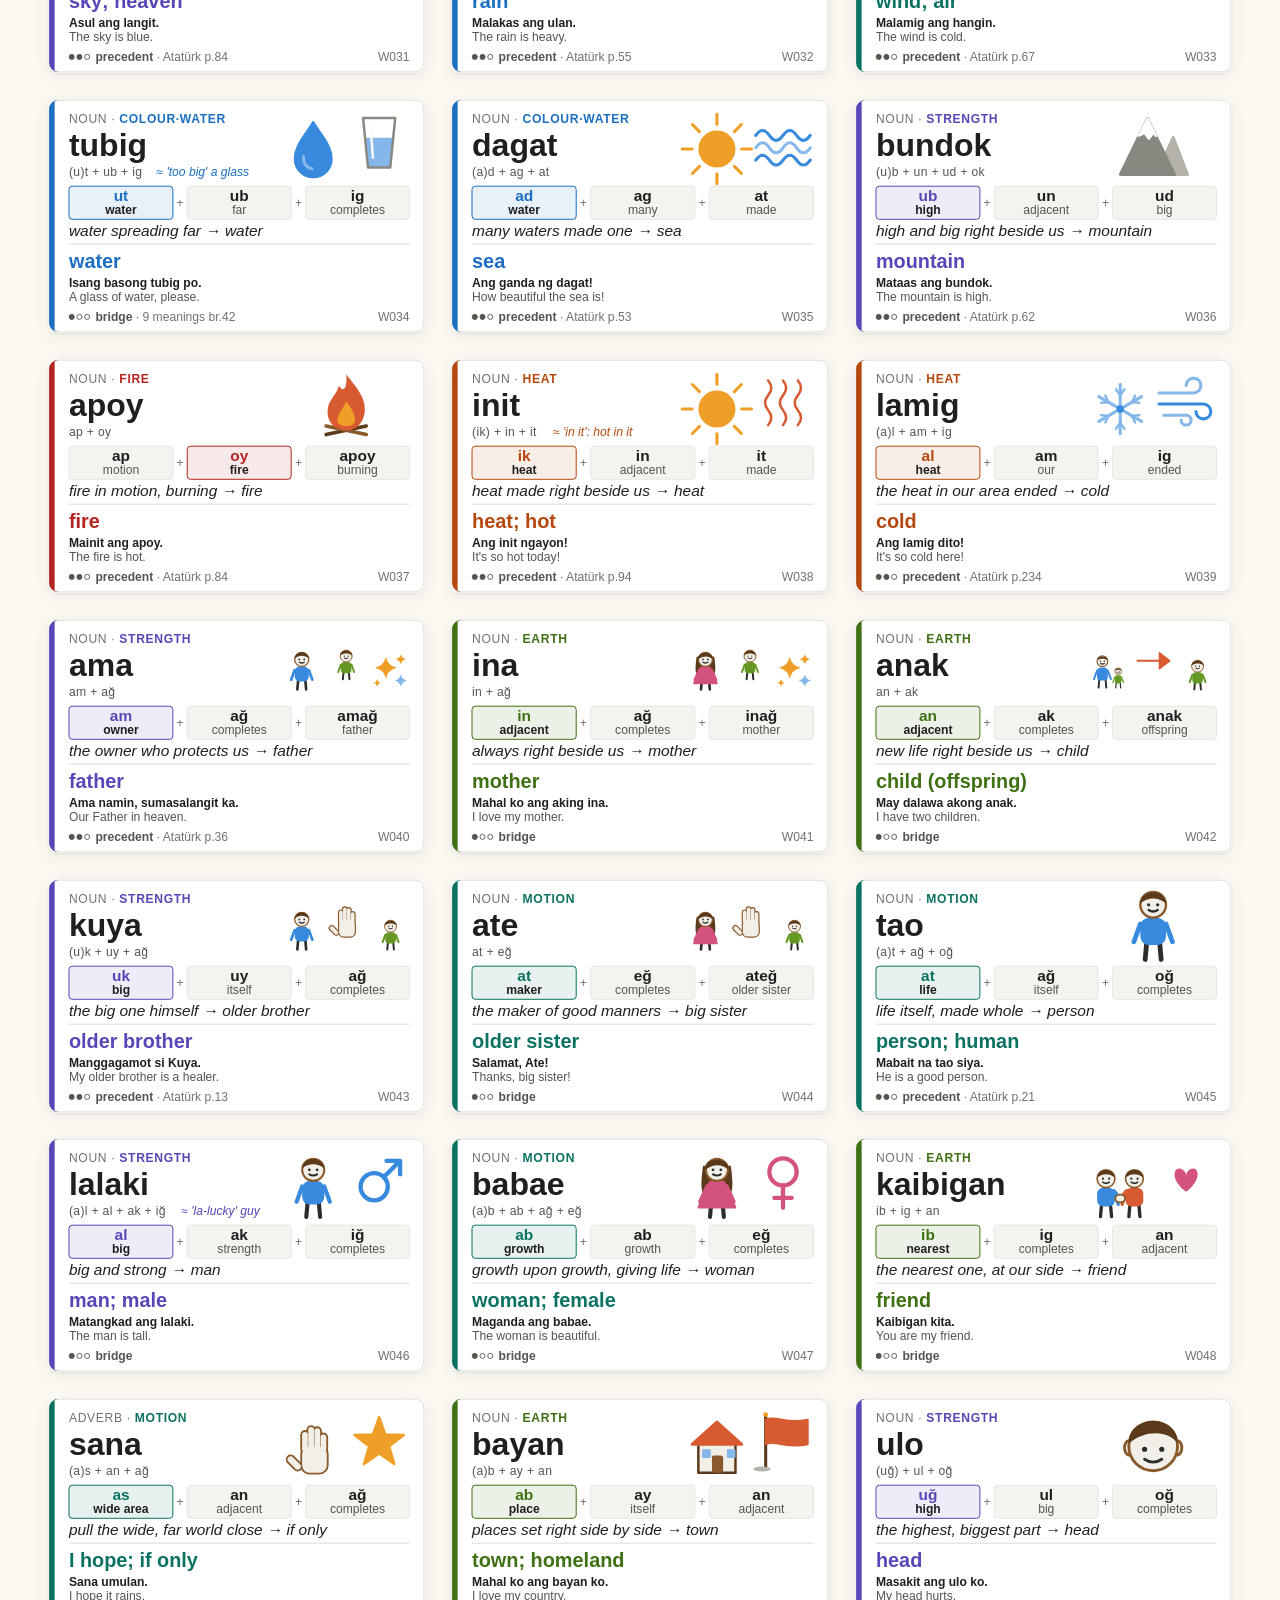
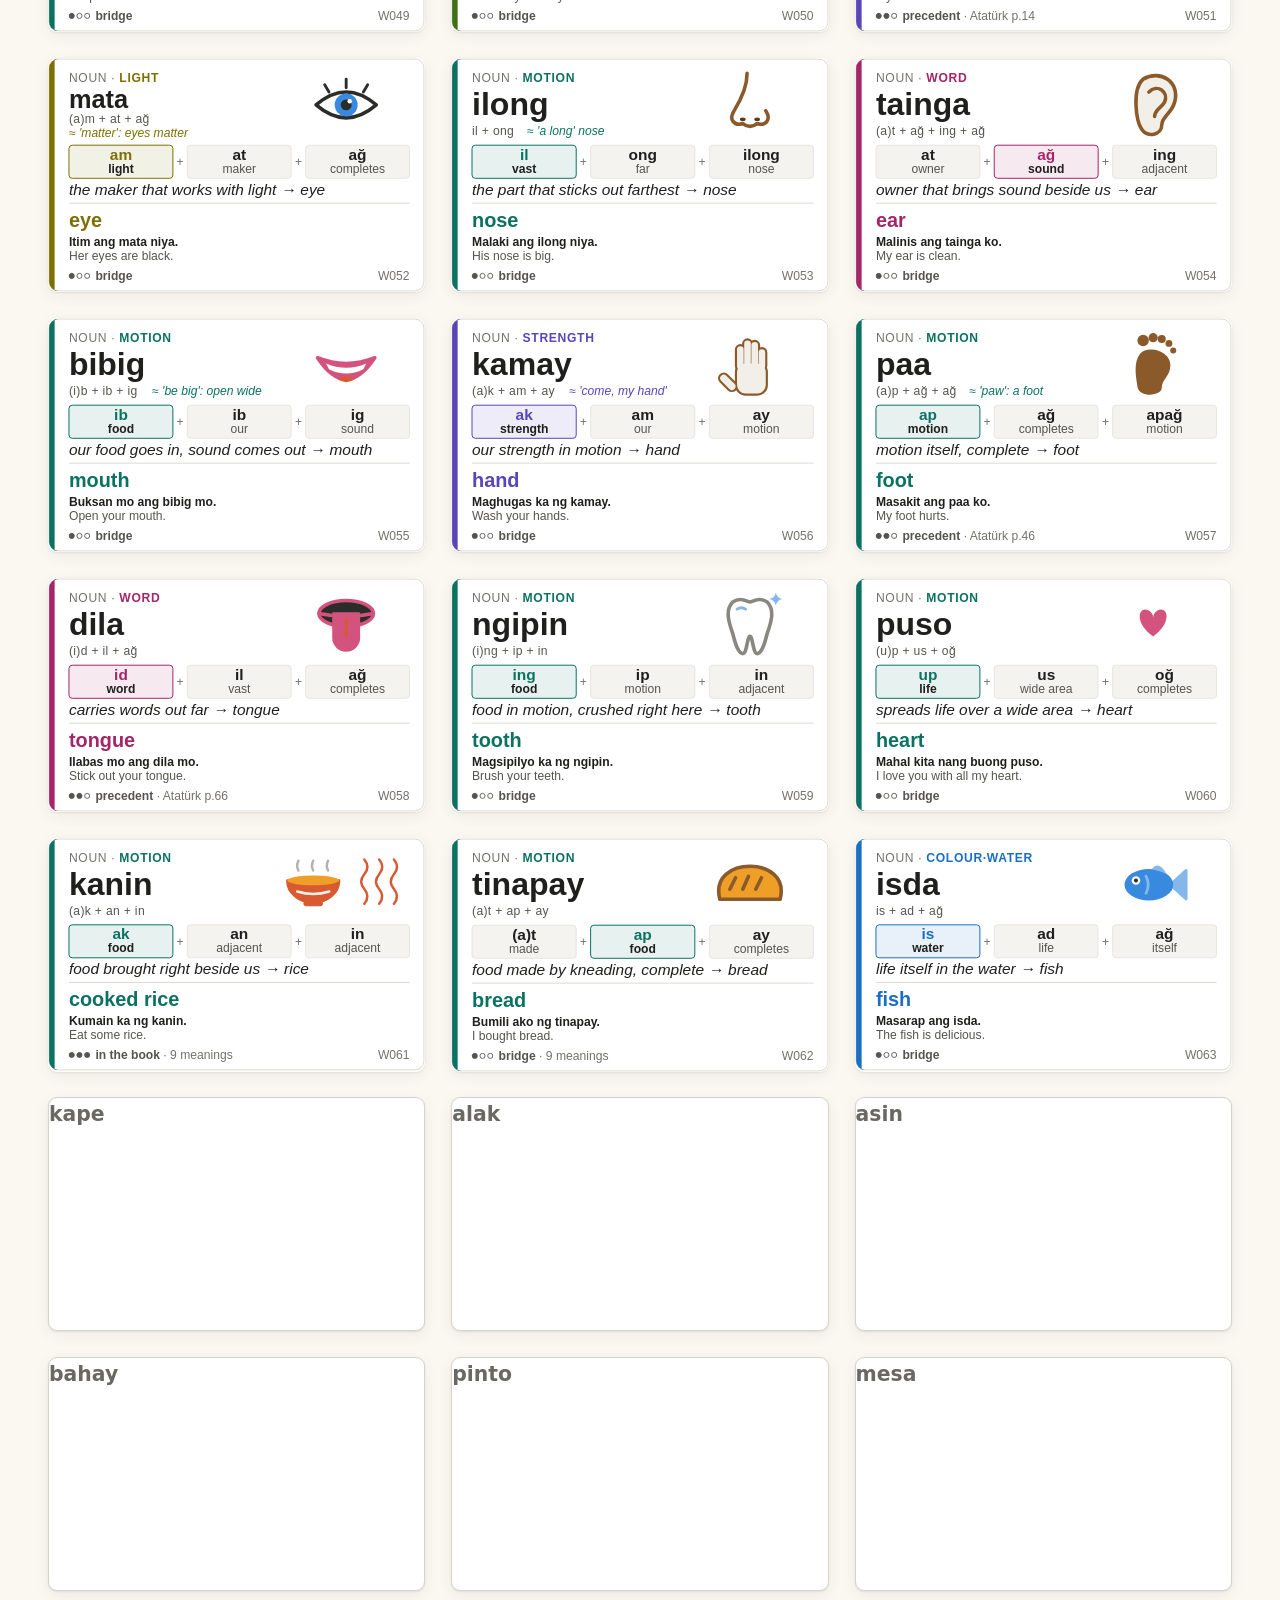
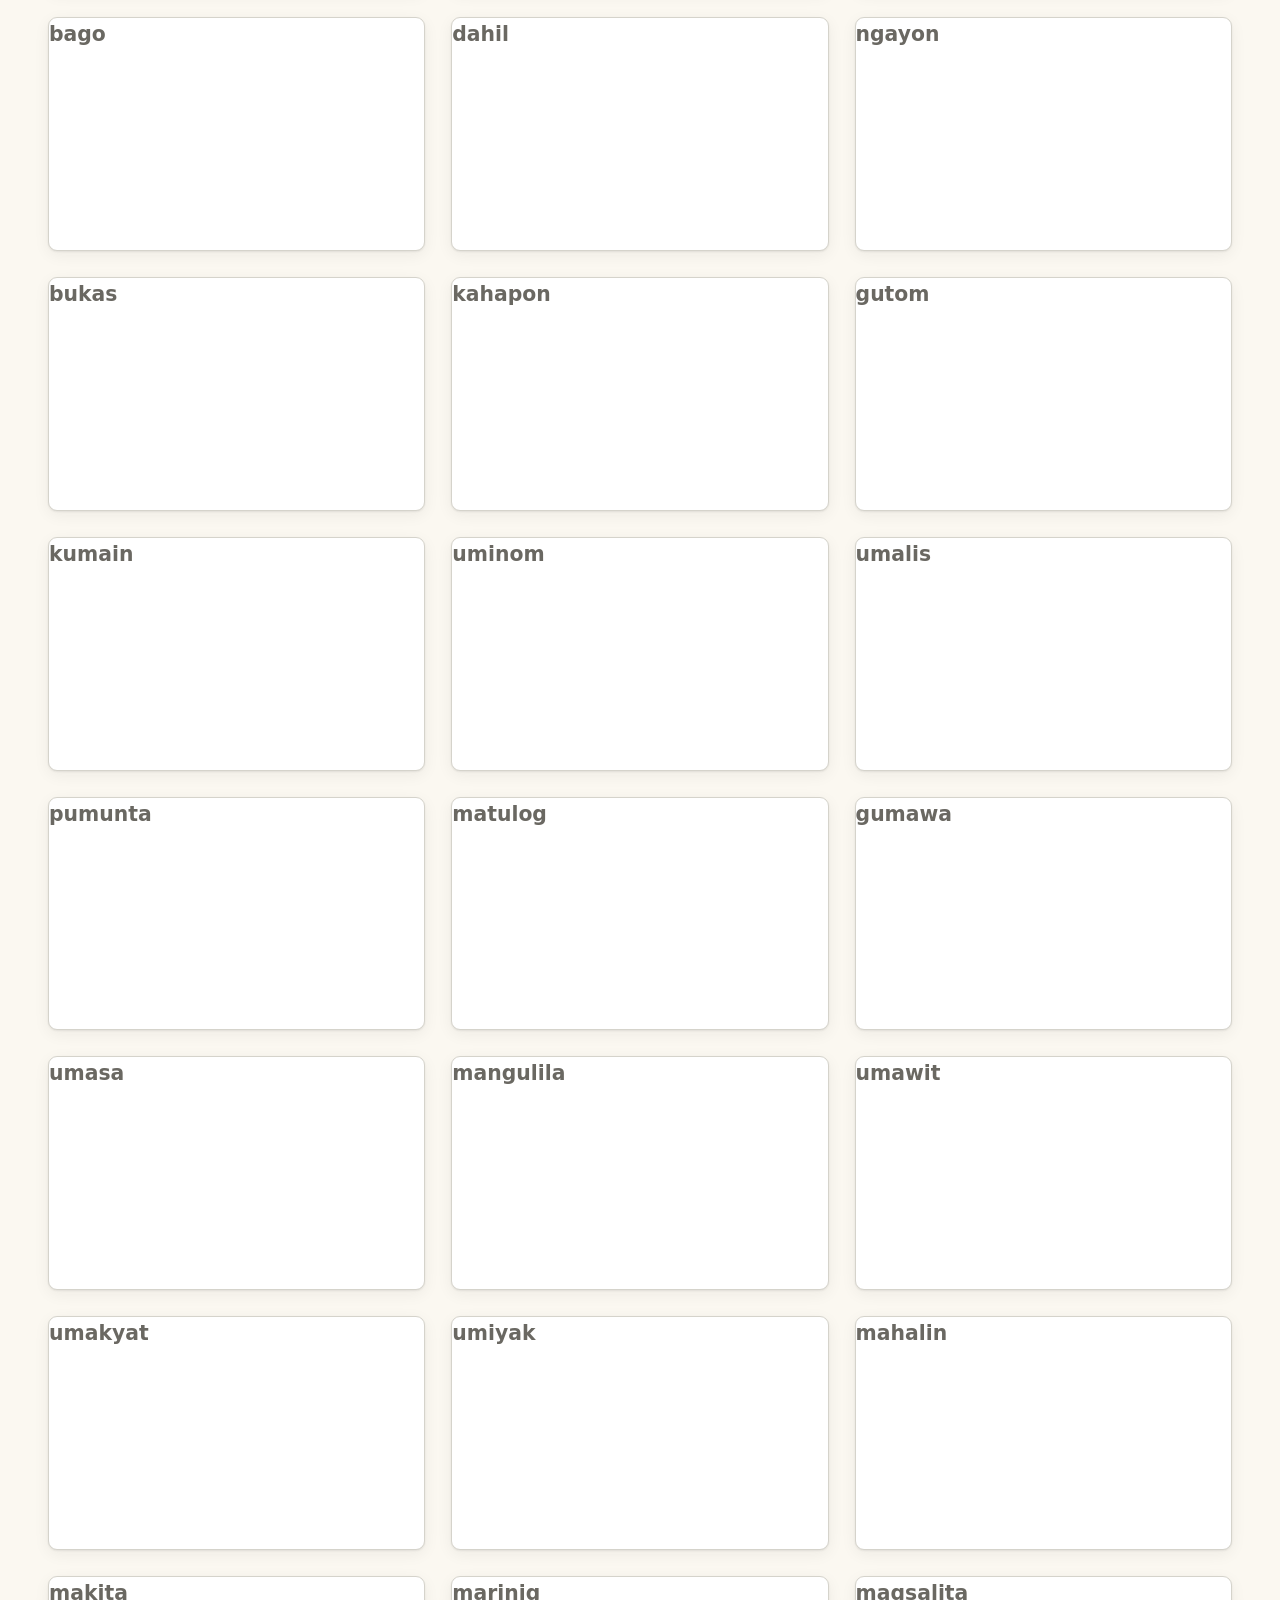
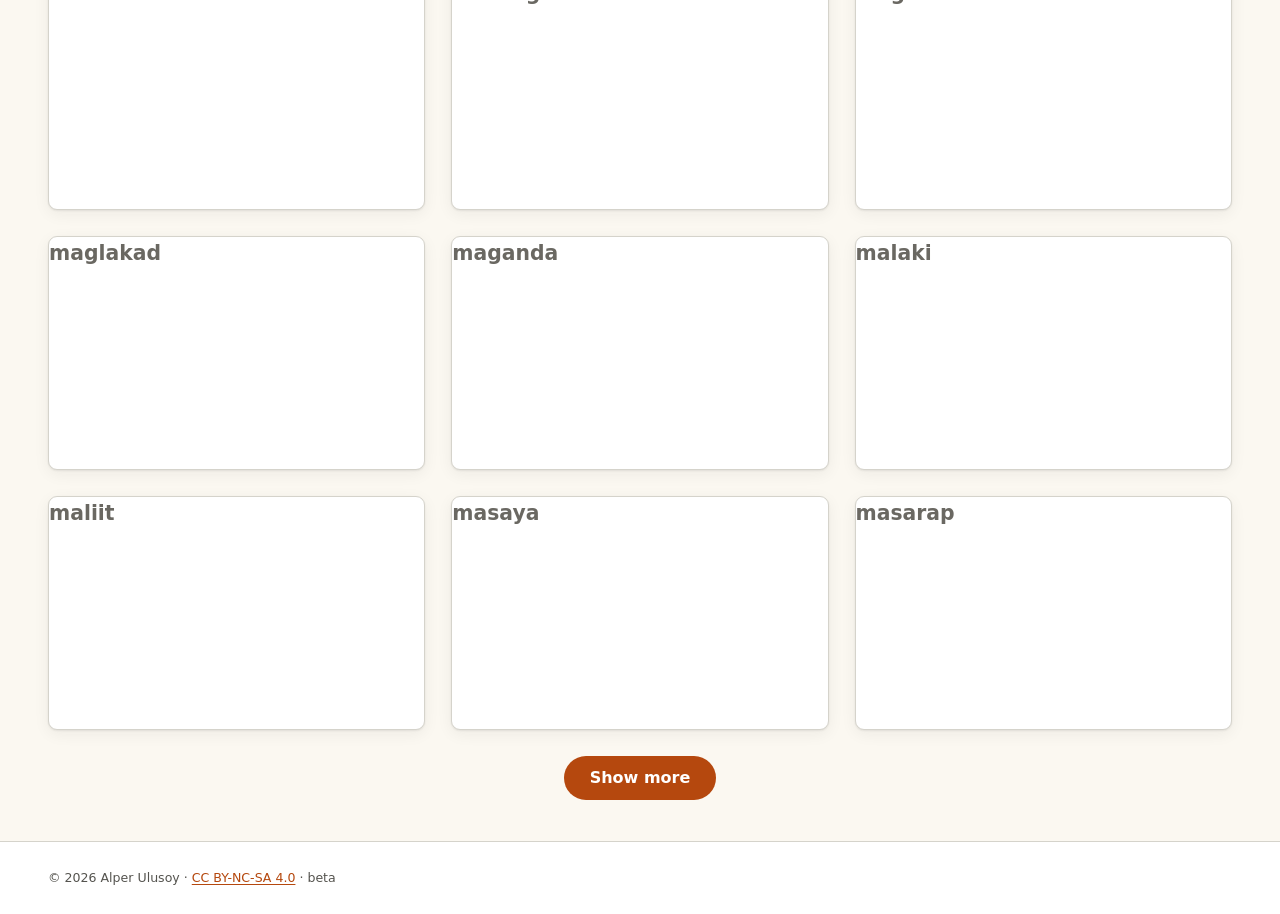
==== commit 803abdf1: "Okuma sayfası (K17), kart↔metin bağlantıları, README site bağlantıları" ====
--- a/index.html
+++ b/index.html
@@ -39,6 +39,7 @@
   </div>
   <nav class="wrap nav" aria-label="main">
     <a href="#/kartlar" data-route="kartlar" data-i18n="nav_cards">Kartlar</a>
+    <a href="#/okuma" data-route="okuma" data-i18n="nav_read">Okuma</a>
     <a href="#/hece" data-route="hece" data-i18n="nav_hece">Hece kartları</a>
     <a href="#/indir" data-route="indir" data-i18n="nav_dl">İndir</a>
     <a href="#/hakkinda" data-route="hakkinda" data-i18n="nav_about">Hakkında</a>
@@ -71,6 +72,23 @@
     <p class="count" id="count" role="status" aria-live="polite"></p>
     <ul class="grid" id="grid"></ul>
     <div class="more-wrap"><button type="button" class="btn" id="more" hidden data-i18n="more">Daha fazla göster</button></div>
+  </section>
+
+  <!-- OKUMA (K17) -->
+  <section id="page-okuma" class="page" aria-labelledby="h-read" hidden>
+    <div id="okuma-list-wrap">
+      <h1 id="h-read" data-i18n="read_h">Okuma metinleri</h1>
+      <p class="lead" data-i18n="read_lead"></p>
+      <div class="filters filters-one">
+        <div class="field">
+          <label for="okuma-ed" data-i18n="f_ed">Baskı</label>
+          <select id="okuma-ed"></select>
+        </div>
+      </div>
+      <div id="okuma-ver"></div>
+      <ol class="ok-list" id="okuma-list"></ol>
+    </div>
+    <article id="okuma" class="ok-view" hidden></article>
   </section>
 
   <!-- HECE -->
@@ -110,6 +128,7 @@
 <dialog id="modal" aria-labelledby="m-title">
   <div class="modal-inner">
     <div class="modal-bar">
+      <button type="button" class="btn ghost m-back" id="m-back" hidden>&#8592;</button>
       <button type="button" class="icon-btn" id="m-prev" data-i18n-aria="prev">&#8592;</button>
       <span class="modal-no" id="m-no"></span>
       <button type="button" class="icon-btn" id="m-next" data-i18n-aria="next">&#8594;</button>
--- a/style.css
+++ b/style.css
@@ -324,3 +324,59 @@
 code { font-family: ui-monospace, Menlo, Consolas, monospace; background: var(--box); padding: 0 0.236em; border-radius: 3px; }
 .filters-one { grid-template-columns: 1fr !important; max-width: 26rem; margin-bottom: var(--s1); }
 .filters-one .field { grid-column: auto !important; }
+
+/* ---------- okuma metinleri (K17) ---------- */
+.ok-list { list-style: none; margin: 0; padding: 0; display: grid; grid-template-columns: 1fr; gap: var(--s0); }
+.ok-item { background: var(--white); border: 1px solid var(--line); border-left: 6px solid var(--gc, var(--ink-3)); border-radius: var(--radius); box-shadow: var(--shadow); }
+.ok-item a, .ok-item.off { display: flex; flex-direction: column; gap: 0.236rem; padding: var(--s-1) var(--s0); min-height: 2.75rem; color: var(--ink); text-decoration: none; }
+.ok-item a:hover { background: rgb(232 163 23 / 8%); }
+.ok-item.off { color: var(--ink-3); }
+.ok-k { font-size: var(--t-1); font-weight: 700; letter-spacing: 0.05em; text-transform: uppercase; color: var(--ink-2); }
+.ok-t { font-size: var(--t1); font-weight: 700; line-height: 1.3; }
+.ok-u { color: var(--ink-2); }
+.ok-n { font-size: var(--t-1); color: var(--ink-3); }
+.ok-ver { font-size: var(--t-1); color: var(--ink-3); margin: var(--s-1) 0; font-variant-numeric: tabular-nums; }
+.ok-view { max-width: 46rem; }
+.ok-top { margin: 0 0 var(--s-1); }
+.ok-top a { display: inline-flex; align-items: center; min-height: 2.75rem; font-weight: 600; }
+.ok-kicker { display: flex; align-items: center; gap: var(--s-2); margin: 0; font-size: var(--t-1); font-weight: 700; letter-spacing: 0.05em; text-transform: uppercase; color: var(--ink-2); }
+.ok-kicker .dot { width: 0.618em; height: 0.618em; border-radius: 50%; background: var(--gc); }
+.ok-view h1 { margin: var(--s-2) 0 0; outline: none; }
+.ok-sub { color: var(--ink-2); font-size: var(--t1); margin: 0 0 var(--s0); }
+.ok-tools { display: flex; flex-wrap: wrap; align-items: center; gap: var(--s-1) var(--s0); margin-bottom: var(--s0); }
+.ok-tools .ok-ver { margin: 0; }
+.ok-text { list-style: none; counter-reset: ok; margin: 0; padding: 0; display: grid; gap: var(--s-1); }
+.ok-s { counter-increment: ok; position: relative; background: var(--white); border: 1px solid var(--line); border-radius: var(--radius); padding: var(--s-1) var(--s0) var(--s-1) var(--s2); scroll-margin: var(--s3); outline: none; }
+.ok-s::before { content: counter(ok); position: absolute; left: var(--s-1); top: var(--s-1); font-size: var(--t-1); color: var(--ink-3); font-variant-numeric: tabular-nums; line-height: 2.2; }
+.ok-s.hl { border-color: var(--gold); box-shadow: 0 0 0 3px rgb(232 163 23 / 35%); background: #FFFCF3; }
+.ok-s:focus-visible { outline: 3px solid var(--focus); outline-offset: 2px; }
+.ok-l { font-size: var(--t1); line-height: 1.9; margin: 0; }
+.ok-c { color: var(--ink-2); margin: var(--s-2) 0 0; line-height: 1.5; }
+.ok-text.no-cev .ok-c { display: none; }
+.ok-w {
+  font: inherit; color: inherit; background: none; border: 0; padding: 0.1em 0.05em; margin: 0; cursor: pointer;
+  text-decoration: underline dotted var(--gc, var(--ink-3)); text-decoration-thickness: 2px; text-underline-offset: 0.22em;
+  border-radius: 3px; min-height: 1.75rem;
+}
+.ok-w:hover { background: rgb(232 163 23 / 16%); text-decoration-style: solid; }
+.ok-pn { display: flex; flex-wrap: wrap; justify-content: space-between; gap: var(--s-1); margin-top: var(--s1); }
+.ok-pn .btn { display: inline-flex; align-items: center; gap: 0.382em; text-decoration: none; }
+.ok-pn .btn.off { opacity: .4; cursor: default; border-color: var(--line); color: var(--ink-3); }
+.ok-pn-t { font-weight: 400; color: var(--ink-2); }
+.ok-chips { list-style: none; margin: 0; padding: 0; display: flex; flex-wrap: wrap; gap: var(--s-2); }
+.ok-chips li {
+  display: inline-flex; align-items: center; flex-wrap: wrap; min-height: 2.75rem; padding: 0 var(--s-2); border-radius: 999px;
+  border: 1px solid var(--line); border-left: 4px solid var(--gc, var(--ink-3)); background: var(--white); font-size: var(--t-1); font-weight: 600;
+}
+.ok-chips a { display: inline-flex; align-items: center; justify-content: center; min-height: 2.75rem; min-width: 2.25rem; padding: 0 var(--s-2); color: var(--ink); border-radius: 999px; }
+.ok-chips a.ok-cn { color: var(--sun); }
+.ok-chips a:hover { background: rgb(232 163 23 / 16%); }
+.ok-ck { padding: 0 var(--s-2); color: var(--ink-2); }
+.modal-no { white-space: nowrap; }
+.m-back { min-height: 2.75rem; padding: 0 var(--s0); white-space: nowrap; font-size: var(--t-1); }
+@media (min-width: 40rem) {
+  .ok-list { grid-template-columns: repeat(2, 1fr); }
+}
+@media (min-width: 64rem) {
+  .ok-list { grid-template-columns: repeat(3, 1fr); }
+}
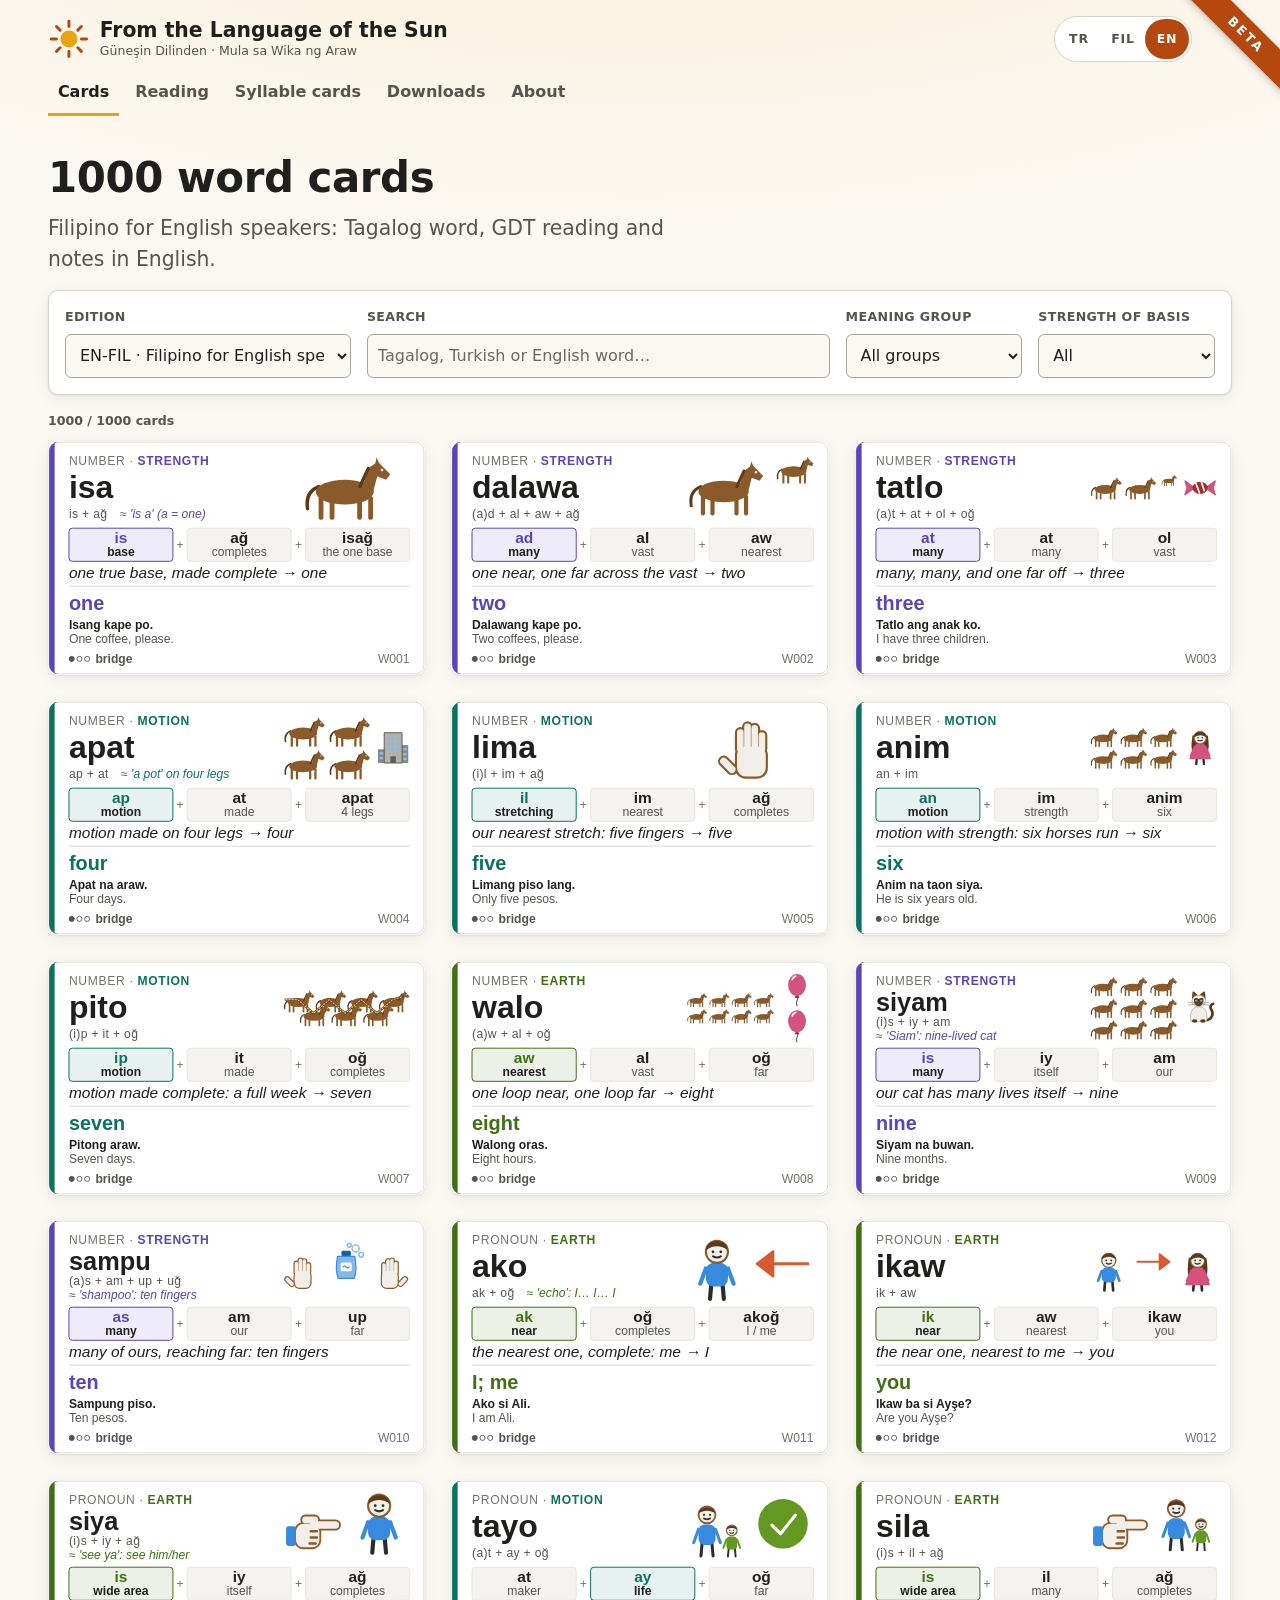
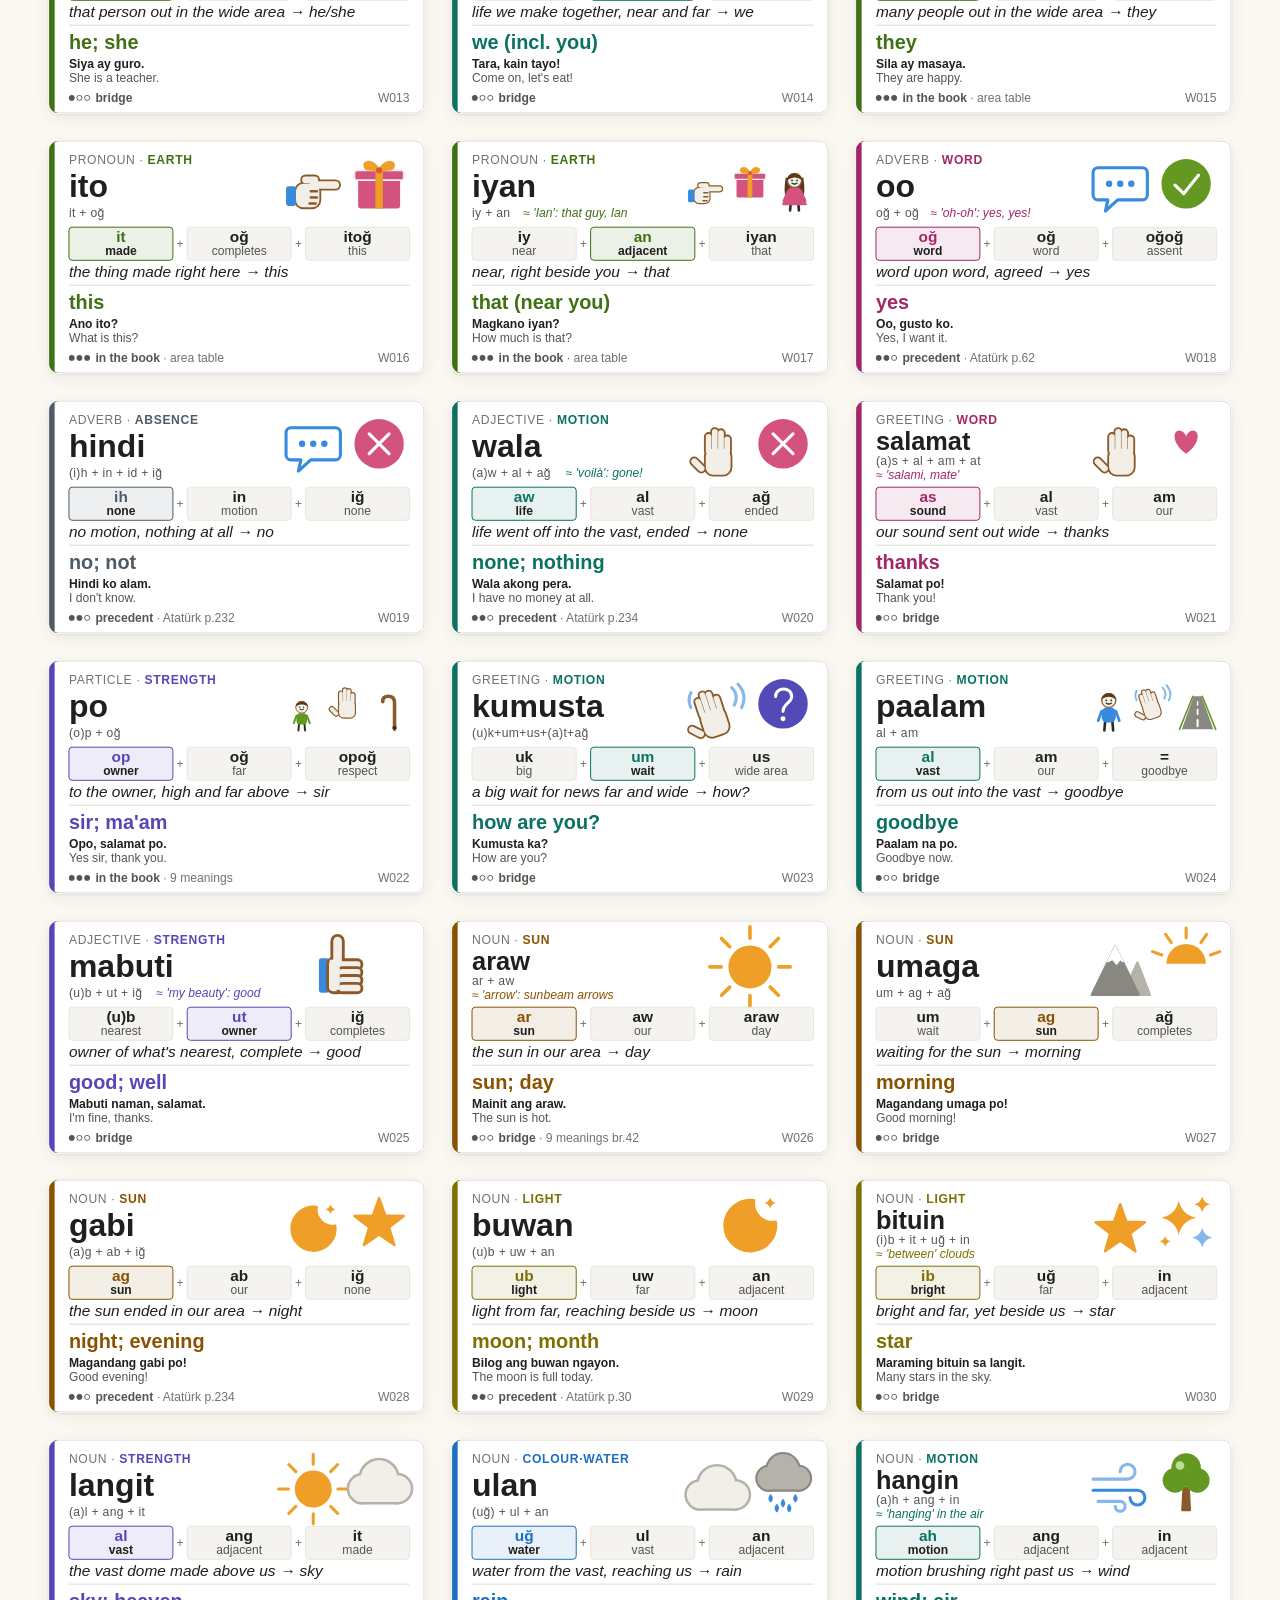
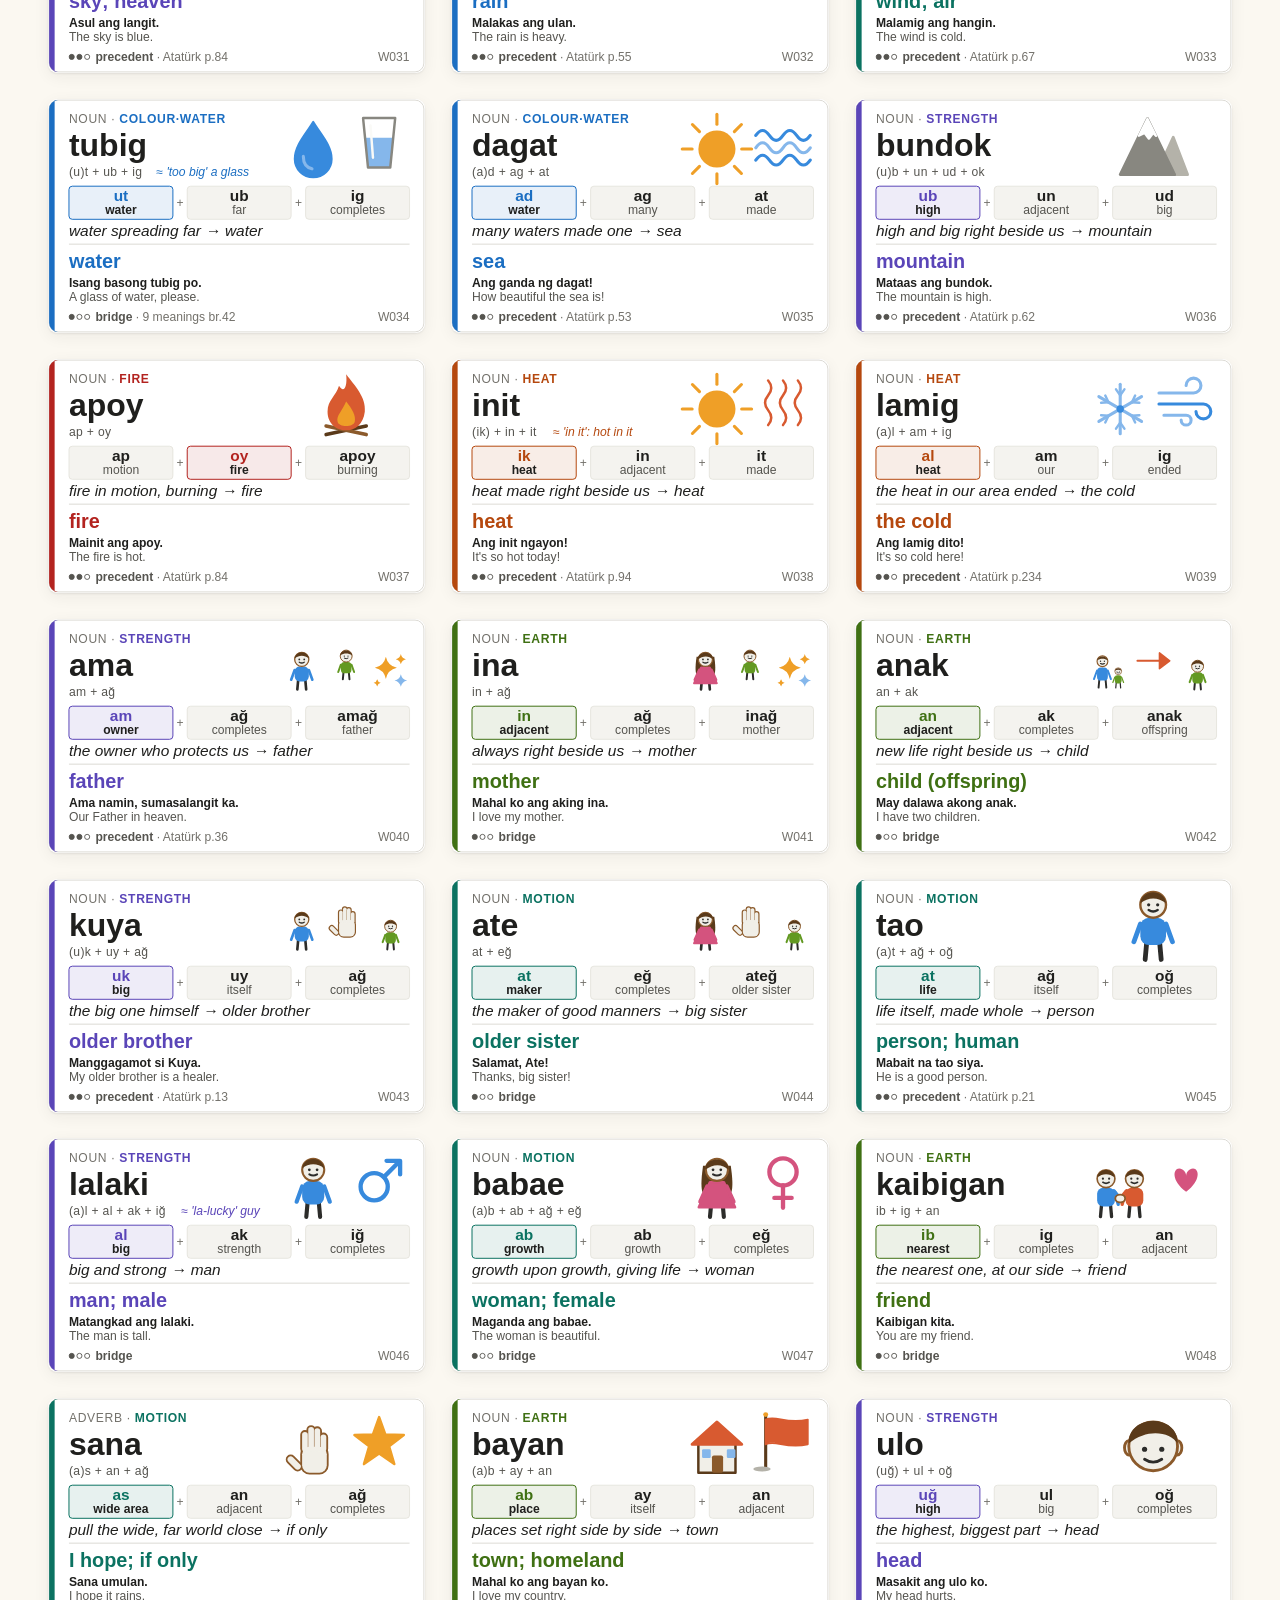
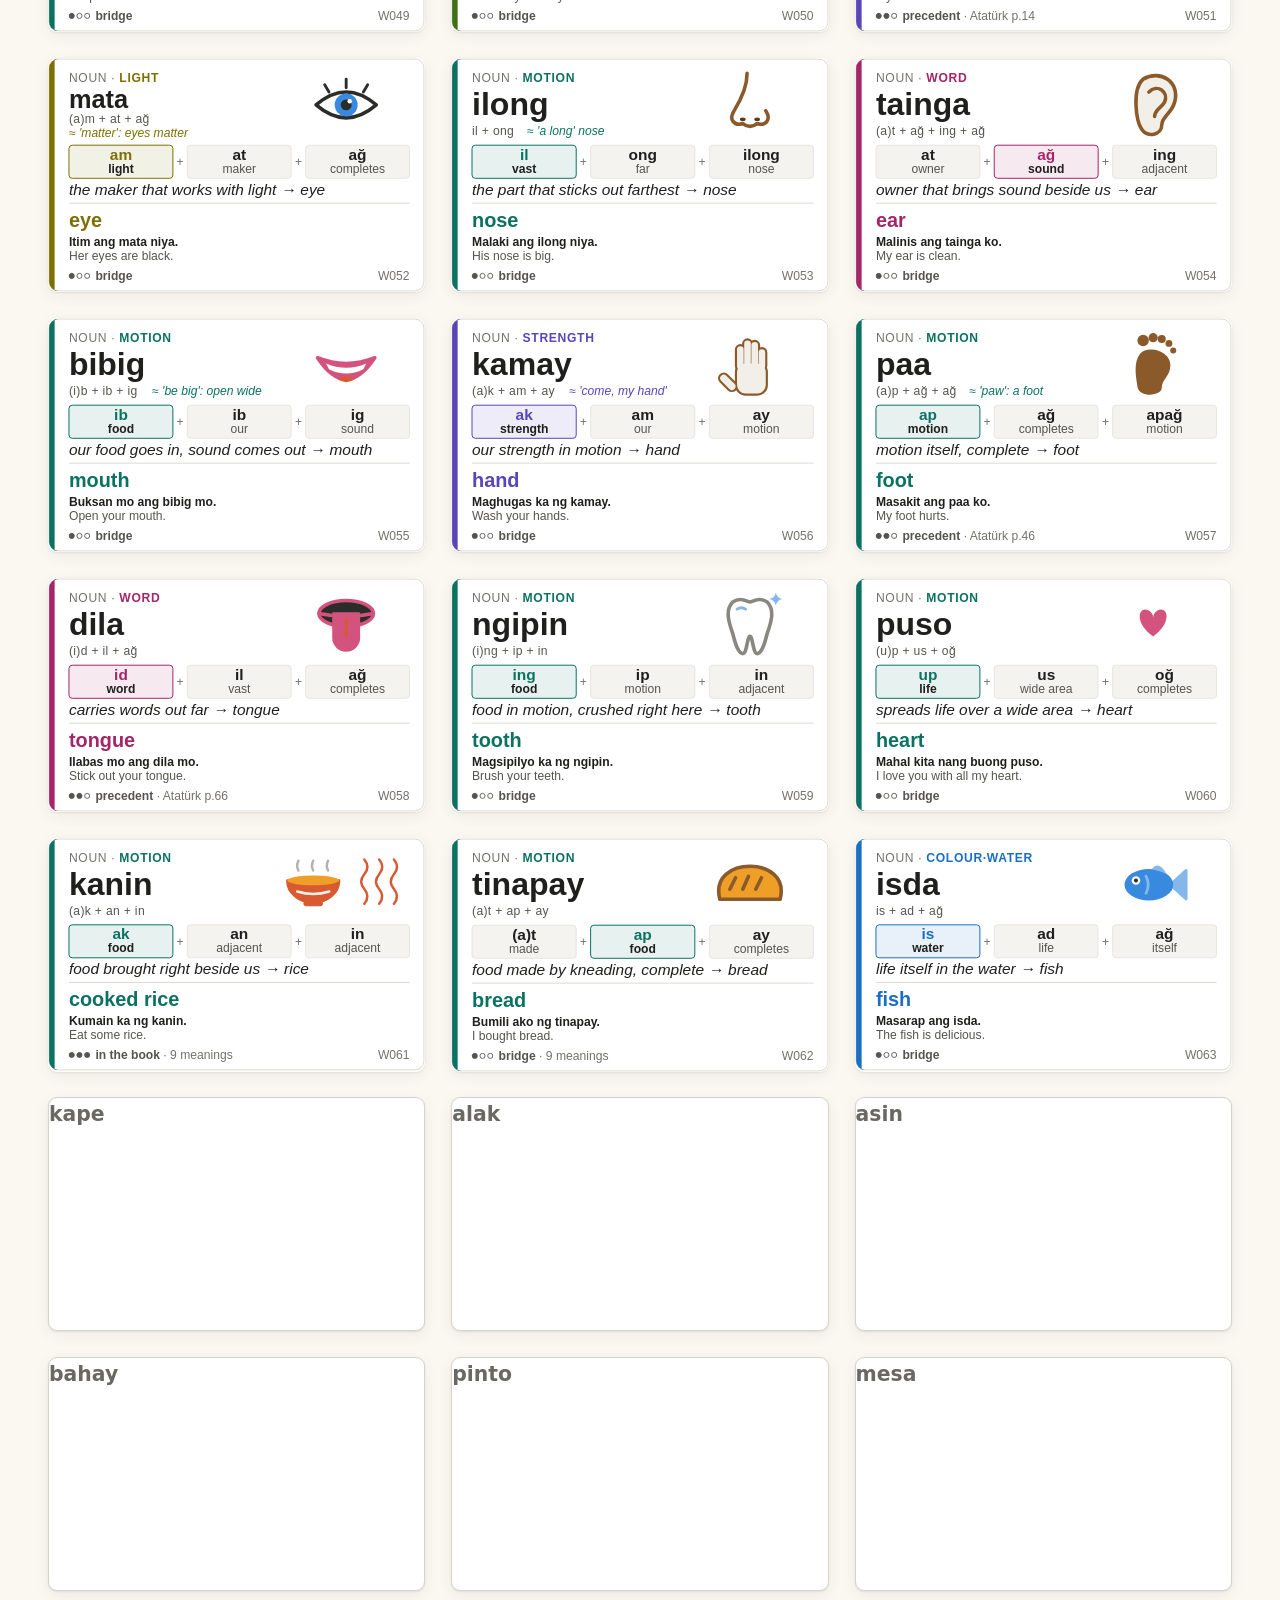
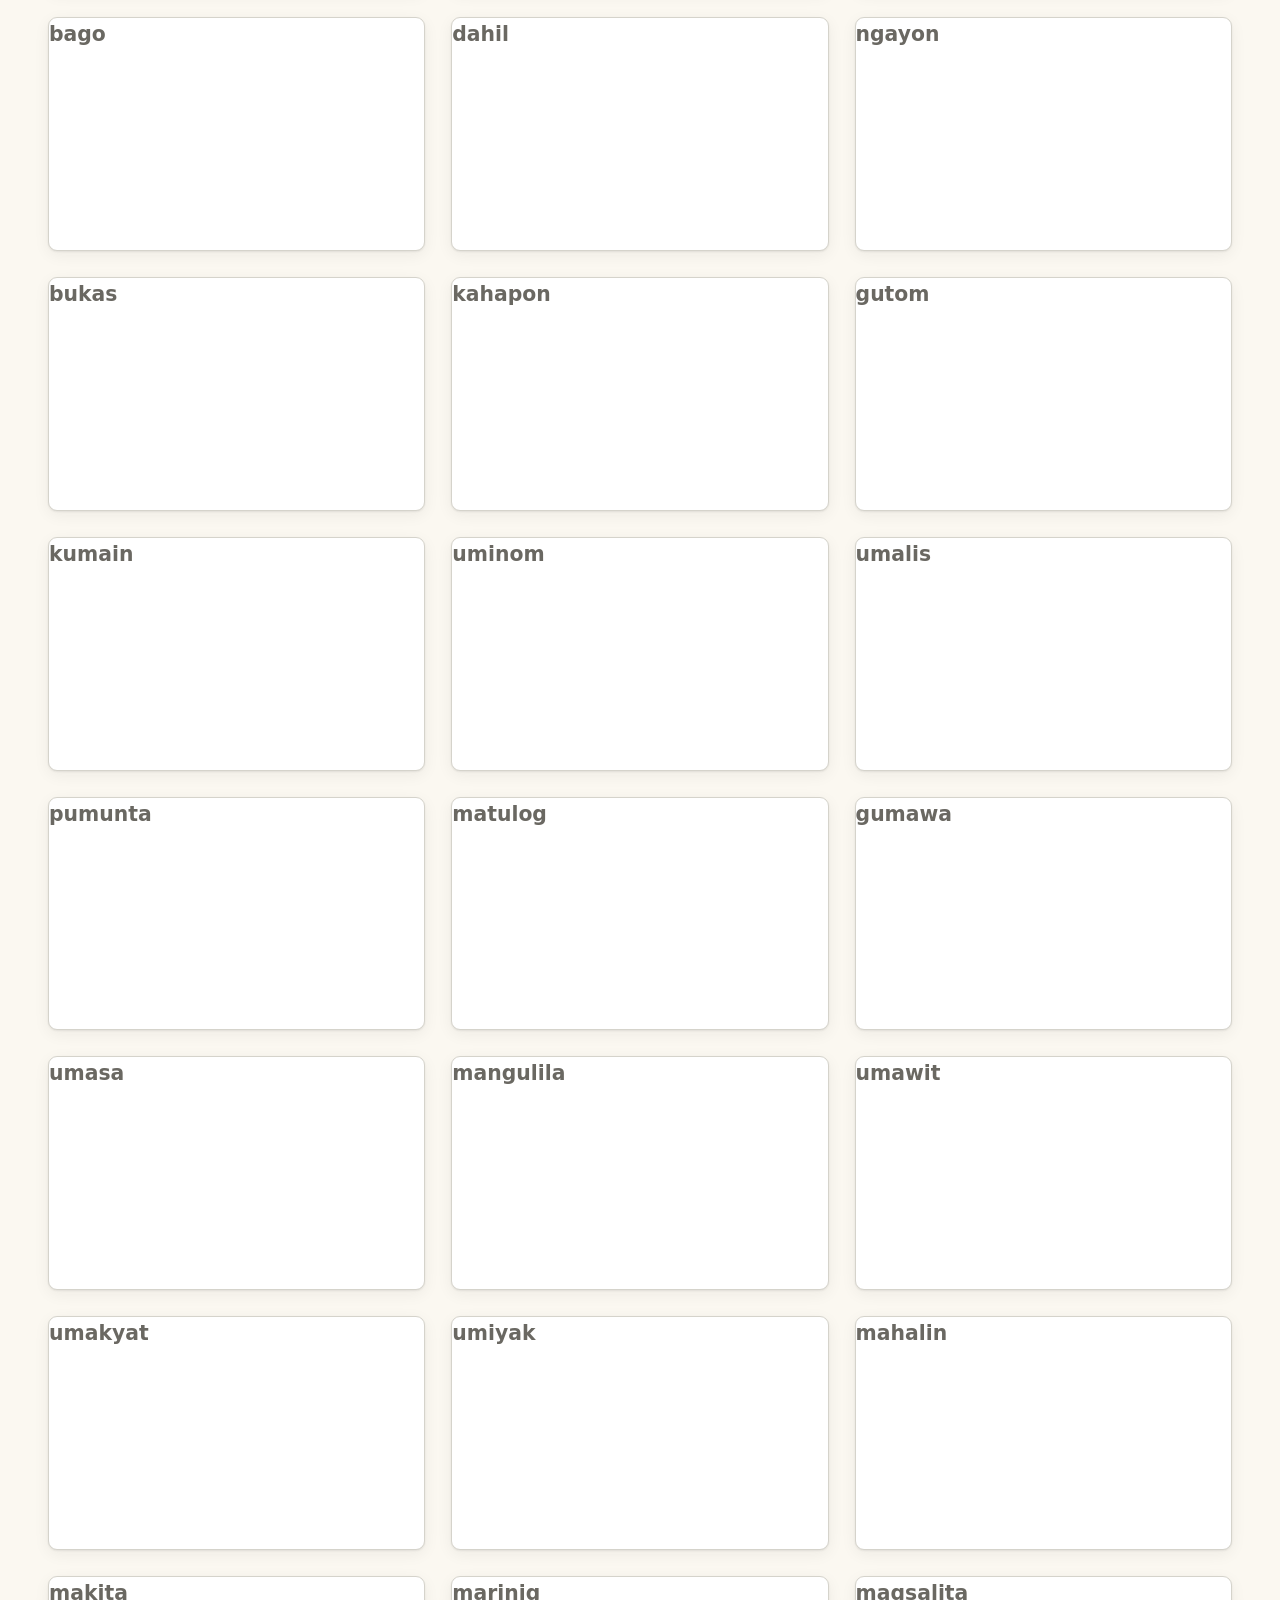
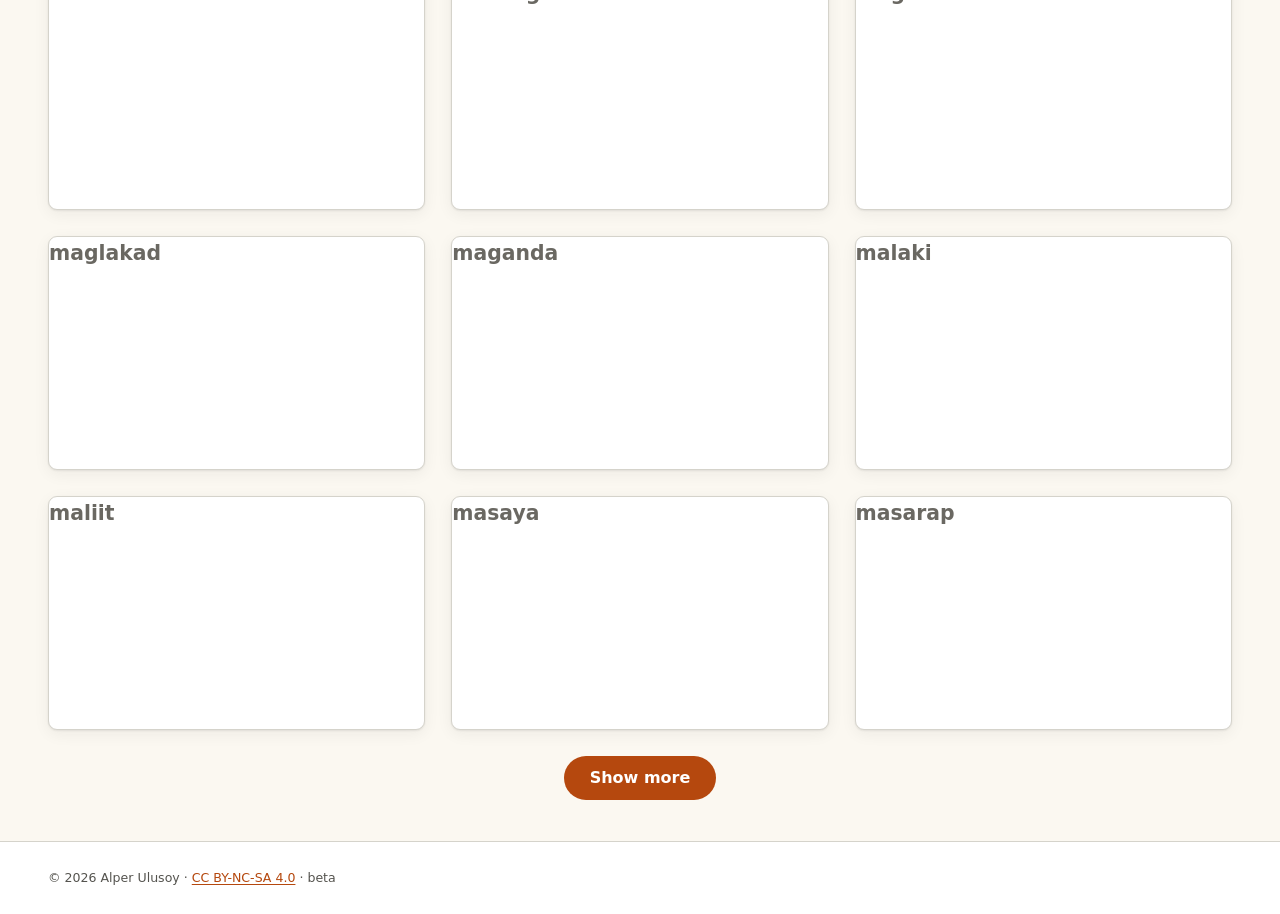
==== commit 2e8caee6: "K19 ek: 8 kart takası (parca_05); init/lamig başlıkları; metinler 1.3; TR/FIL v0.8, EN v0.7 Giren: m" ====
--- a/index.html
+++ b/index.html
@@ -1,5 +1,5 @@
 <!doctype html>
-<html lang="tr">
+<html lang="tr" data-v="26fa954017">
 <head>
 <meta charset="utf-8">
 <script>(function(){try{var l=localStorage.getItem("gd_ui");}catch(e){}
@@ -11,7 +11,7 @@
 <meta name="description" content="Ücretsiz 1000 kelimelik resimli kart projesi: Türkçe ↔ Filipince (Tagalog) ↔ English. Güneş Dil Teorisi okumaları ezber köprüsü olarak kullanılır.">
 <meta name="theme-color" content="#B5480E">
 <link rel="icon" href="data:image/svg+xml,%3Csvg xmlns='http://www.w3.org/2000/svg' viewBox='0 0 64 64'%3E%3Ccircle cx='32' cy='32' r='14' fill='%23E8A317'/%3E%3Cg stroke='%23B5480E' stroke-width='5' stroke-linecap='round'%3E%3Cpath d='M32 4v8M32 52v8M4 32h8M52 32h8M12 12l6 6M46 46l6 6M12 52l6-6M46 18l6-6'/%3E%3C/g%3E%3C/svg%3E">
-<link rel="stylesheet" href="style.css">
+<link rel="stylesheet" href="style.css?v=26fa954017">
 </head>
 <body>
 <a class="skip" href="#main" data-i18n="skip">İçeriğe geç</a>
@@ -101,7 +101,7 @@
         <select id="hece-ed"></select>
       </div>
     </div>
-    <ul class="hece-grid" id="hece-grid"></ul>
+    <div class="hece-tiers" id="hece-grid"></div>
   </section>
 
   <!-- İNDİR -->
@@ -129,6 +129,7 @@
   <div class="modal-inner">
     <div class="modal-bar">
       <button type="button" class="btn ghost m-back" id="m-back" hidden>&#8592;</button>
+      <button type="button" class="btn ghost m-back" id="m-exback" hidden>&#8592;</button>
       <button type="button" class="icon-btn" id="m-prev" data-i18n-aria="prev">&#8592;</button>
       <span class="modal-no" id="m-no"></span>
       <button type="button" class="icon-btn" id="m-next" data-i18n-aria="next">&#8594;</button>
@@ -139,6 +140,6 @@
 </dialog>
 
 <noscript><p class="wrap note">Bu site JavaScript gerektirir. · Kailangan ng JavaScript. · This site needs JavaScript.</p></noscript>
-<script src="app.js" defer></script>
+<script src="app.js?v=26fa954017" defer></script>
 </body>
 </html>
--- a/style.css
+++ b/style.css
@@ -243,6 +243,9 @@
 .ez { font-style: italic; font-size: var(--t1); line-height: 1.45; }
 .basis { font-size: var(--t-1); color: var(--ink-2); }
 .bridge { font-size: var(--t1); font-style: italic; color: var(--sun-deep); }
+.bridge-tanidik { font-style: normal; color: var(--ink-2, #5F5E5A); }
+.tag-tanidik { display: inline-block; margin-left: .4em; padding: 0 .45em; border: 1px solid currentColor; border-radius: 999px;
+  font-size: .8em; line-height: 1.5; color: var(--ink-3, #73716B); white-space: nowrap; }
 .ex p { margin: 0; }
 .ex .t { font-size: var(--t1); font-weight: 600; }
 .ex .u { color: var(--ink-2); }
@@ -262,6 +265,16 @@
 .hece dd { margin: 0; }
 .hece details { font-size: var(--t-1); color: var(--ink-2); }
 .hece summary { cursor: pointer; font-weight: 700; color: var(--sun); min-height: 2.75rem; display: flex; align-items: center; }
+/* K18: hece öğrenme basamakları */
+.hece-tier { margin: 0 0 var(--s2); }
+.tier-h { background: var(--white); border: 1px solid var(--line); border-left: 4px solid var(--sun); border-radius: var(--radius); padding: var(--s-1) var(--s0); margin: 0 0 var(--s0); }
+.tier-h h2 { display: flex; flex-wrap: wrap; align-items: center; gap: var(--s-2) var(--s-1); font-size: var(--t1); margin: 0; }
+.tier-h h2 > span:nth-child(2) { flex: 1 1 10rem; min-width: 0; }
+.tier-h .cnt { font-size: var(--t-1); font-weight: 400; color: var(--ink-3); margin-left: auto; }
+.tier-h .tier-note { margin: var(--s-2) 0 0; font-size: var(--t-1); color: var(--ink-2); }
+.tier-b { display: inline-flex; align-items: center; justify-content: center; min-width: 1.6em; height: 1.6em; padding: 0 0.3em; border-radius: 5px;
+  background: var(--sun); color: #fff; font-family: inherit; font-size: var(--t-1); font-weight: 800; line-height: 1; }
+.hece .glyph .tier-b { margin-right: var(--s-1); vertical-align: 0.15em; }
 
 /* ---------- indir ---------- */
 .dl-list { list-style: none; margin: 0 0 var(--s1); padding: 0; display: grid; gap: var(--s0); }
@@ -359,6 +372,7 @@
   border-radius: 3px; min-height: 1.75rem;
 }
 .ok-w:hover { background: rgb(232 163 23 / 16%); text-decoration-style: solid; }
+.ex .ex-w { font-weight: inherit; min-height: 0; }
 .ok-pn { display: flex; flex-wrap: wrap; justify-content: space-between; gap: var(--s-1); margin-top: var(--s1); }
 .ok-pn .btn { display: inline-flex; align-items: center; gap: 0.382em; text-decoration: none; }
 .ok-pn .btn.off { opacity: .4; cursor: default; border-color: var(--line); color: var(--ink-3); }
